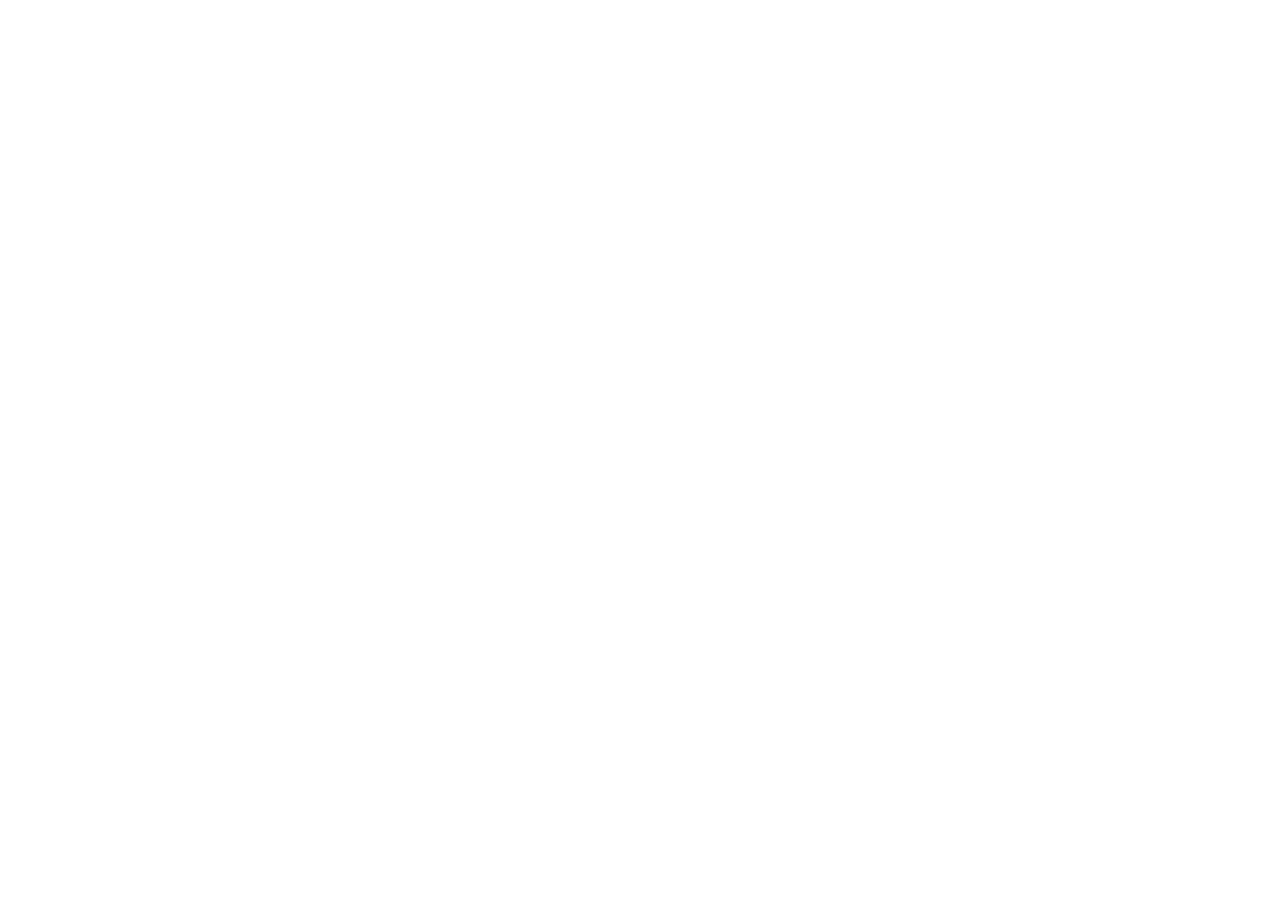
==== index.html @ 69cb0a18 "init project" ====
<!DOCTYPE html>
<html lang="en">
<head>
    <meta charset="UTF-8">
    <meta name="viewport" content="width=device-width, initial-scale=1.0">
    <title>Document</title>
</head>
<body>
    
</body>
</html>
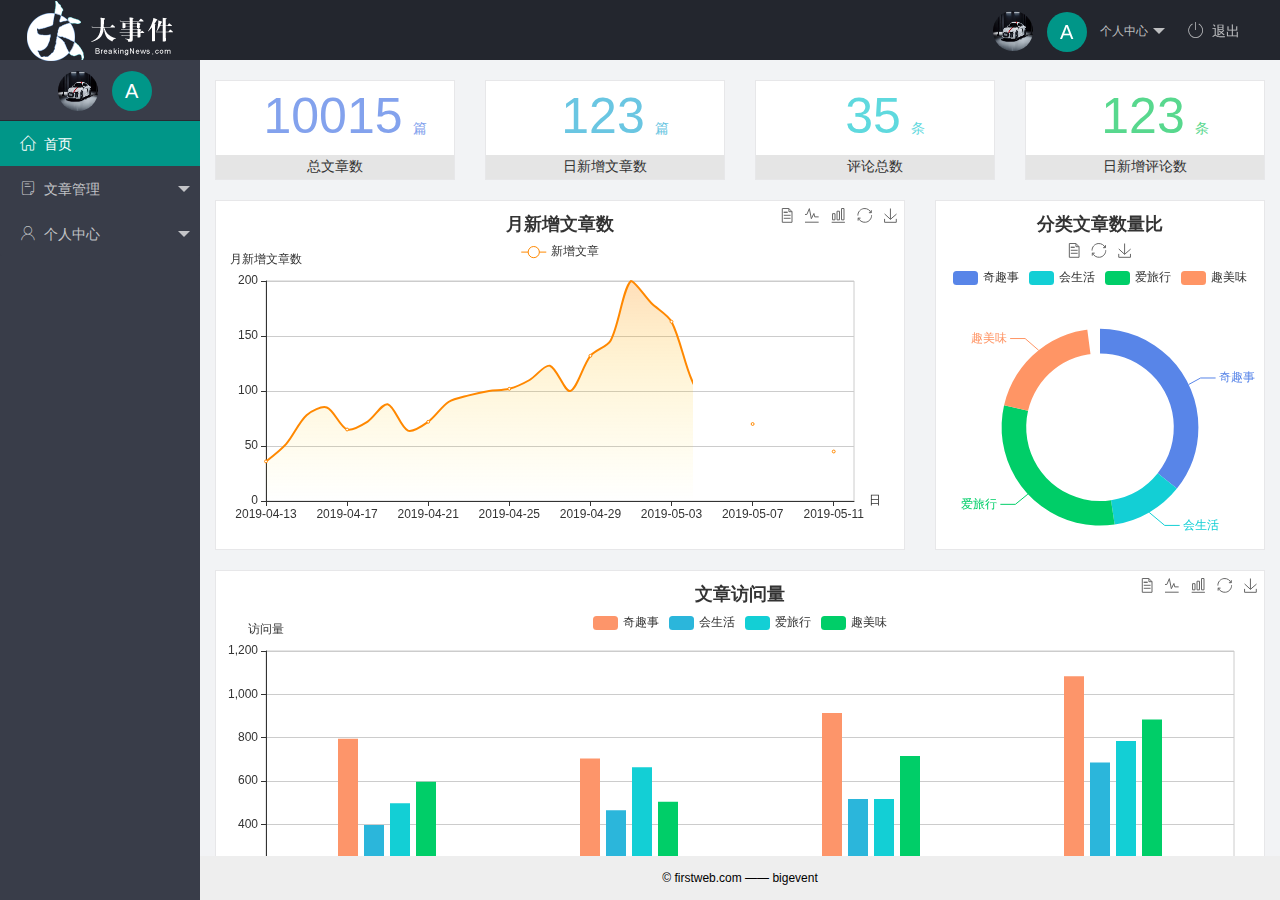
==== commit de85211b: "完成主页功能的开发" ====
--- a/index.html
+++ b/index.html
@@ -1,11 +1,123 @@
 <!DOCTYPE html>
 <html lang="en">
+
 <head>
     <meta charset="UTF-8">
     <meta name="viewport" content="width=device-width, initial-scale=1.0">
-    <title>Document</title>
+    <title>后台主页</title>
+    <!-- 导入layui样式 -->
+    <link rel="stylesheet" href="/assets/lib/layui/css/layui.css">
+    <!-- 导入自己的样式表 -->
+    <link rel="stylesheet" href="./assets/css/index.css">
+    <!-- 导入第三方图标库 -->
+    <link rel="stylesheet" href="./assets/fonts/iconfont.css">
 </head>
-<body>
-    
+
+<body class="layui-layout-body">
+    <div class="layui-layout layui-layout-admin">
+        <div class="layui-header">
+            <div class="layui-logo">
+                <img src="./assets/images/logo.png" alt="">
+            </div>
+            <!-- 头部区域（可配合layui已有的水平导航） -->
+            <!-- <ul class="layui-nav layui-layout-left"> -->
+            <!-- <li class="layui-nav-item"><a href="">控制台</a></li>
+                <li class="layui-nav-item"><a href="">商品管理</a></li>
+                <li class="layui-nav-item"><a href="">用户</a></li>
+                <li class="layui-nav-item">
+                    <a href="javascript:;">其它系统</a>
+                    <dl class="layui-nav-child">
+                        <dd><a href="">邮件管理</a></dd>
+                        <dd><a href="">消息管理</a></dd>
+                        <dd><a href="">授权管理</a></dd>
+                    </dl>
+                </li> -->
+            <!-- </ul> -->
+            <ul class="layui-nav layui-layout-right">
+                <li class="layui-nav-item">
+                    <a href="javascript:;" class="userinfo">
+                        <img src="./assets/images/c013ca5ceb395b6b370856899bb417a8.jpg" class="layui-nav-img">
+                        <!-- avater:头像 -->
+                        <span class="text-avater">A</span>
+                        个人中心
+                    </a>
+                    <!-- 下拉菜单 -->
+                    <dl class="layui-nav-child">
+                        <dd><a href="">基本资料</a></dd>
+                        <dd><a href="">安全设置</a></dd>
+                        <dd><a href="">重置密码</a></dd>
+                    </dl>
+                </li>
+                <!-- 阻止跳转行为 -->
+                <li class="layui-nav-item"><a href="javascript:void(0);" id="btnLogout"><span class="iconfont icon-tuichu"></span>退出</a></li>
+            </ul>
+        </div>
+
+        <div class="layui-side layui-bg-black">
+            <div class="layui-side-scroll">
+                <!-- 左侧导航区域（可配合layui已有的垂直导航） -->
+                <!-- 复制上面的导航栏的个人中心之后，此处的a链接放进导航栏里面之后，用div，主要是涉及到划分区域 -->
+                <div class="userinfo">
+                    <img src="./assets/images/c013ca5ceb395b6b370856899bb417a8.jpg" class="layui-nav-img">
+                    <span class="text-avater">A</span>
+                    <span id="welcome"></span>
+                </div>
+                <!-- 在左侧导航栏中最大的盒子，也就是ul中添加lay-shrink='all':展开其中的子菜单隐藏其它的子菜单 -->
+                <ul class="layui-nav layui-nav-tree" lay-shrink="all">
+                    <!-- layui-nav-itemed：默认展开列表 -->
+                    <li class="layui-nav-item layui-this">
+                        <a class="" href="/home/dashboard.html" target='fm'><span class="iconfont icon-home"></span>首页</a>
+                    </li>
+                    <li class="layui-nav-item">
+                        <a href="javascript:;"><span class="iconfont icon-16"></span>文章管理</a>
+                        <dl class="layui-nav-child">
+                            <dd><a href="javascript:;"><i class="layui-icon layui-icon-app"></i>文章类别</a></dd>
+                            <dd><a href="javascript:;"><i class="layui-icon layui-icon-app"></i>文章列表</a></dd>
+                            <dd><a href="javascript:;"><i class="layui-icon layui-icon-app">this</i>发布文章</a></dd>
+                        </dl>
+                    </li>
+                    <li class="layui-nav-item">
+                        <a href="javascript:;"><span class="iconfont icon-user
+                            "></span>个人中心</a>
+                        <dl class="layui-nav-child">
+                            <dd><a href="javascript:;"><i class="layui-icon layui-icon-app"></i>基本资料</a></dd>
+                            <dd><a href="javascript:;"><i class="layui-icon layui-icon-app"></i>更换头像</a></dd>
+                            <dd><a href="javascript:;"><i class="layui-icon layui-icon-app"></i>重置密码</a></dd>
+                        </dl>
+                    </li>
+                    <!-- <li class="layui-nav-item"><a href="">发布商品</a></li> -->
+                </ul>
+            </div>
+        </div>
+
+        <div class="layui-body">
+            <!-- 内容主体区域 -->
+            <!-- <div style="padding: 15px;">内容主体区域</div> -->
+            <!-- 1.问题：先链接到第一个页面，进入后台页面直接显示第一个页面 -->
+            <iframe name="fm" src="/home/dashboard.html" frameborder="0" ></iframe>
+        </div>
+
+        <div class="layui-footer">
+            <!-- 底部固定区域 -->
+            © firstweb.com —— bigevent
+        </div>
+    </div>
+    <!-- 导入layui的JS文件 -->
+    <script src="./assets/lib/layui/layui.all.js"></script>
+    <!-- 导入jquery文件 -->
+    <script src="./assets/lib/jquery.js"></script>
+     <!-- 请求之前，导入baseAPI.js文件，获取根路径，往后的请求直接写目录，方便后期维护 -->
+     <script src="./assets/js/baseAPI.js"></script>
+    <!-- 导入自己的js文件 -->
+    <script src="./assets/js/index.js"></script>
+    <!-- <script src="../src/layui.js"></script>
+    <script>
+        //JavaScript代码区域
+        layui.use('element', function () {
+            var element = layui.element;
+
+        });
+    </script> -->
 </body>
+
 </html>--- a/assets/lib/layui/css/layui.css
+++ b/assets/lib/layui/css/layui.css
@@ -0,0 +1,2 @@
+/** layui-v2.5.5 MIT License By https://www.layui.com */
+ .layui-inline,img{display:inline-block;vertical-align:middle}h1,h2,h3,h4,h5,h6{font-weight:400}.layui-edge,.layui-header,.layui-inline,.layui-main{position:relative}.layui-body,.layui-edge,.layui-elip{overflow:hidden}.layui-btn,.layui-edge,.layui-inline,img{vertical-align:middle}.layui-btn,.layui-disabled,.layui-icon,.layui-unselect{-moz-user-select:none;-webkit-user-select:none;-ms-user-select:none}.layui-elip,.layui-form-checkbox span,.layui-form-pane .layui-form-label{text-overflow:ellipsis;white-space:nowrap}.layui-breadcrumb,.layui-tree-btnGroup{visibility:hidden}blockquote,body,button,dd,div,dl,dt,form,h1,h2,h3,h4,h5,h6,input,li,ol,p,pre,td,textarea,th,ul{margin:0;padding:0;-webkit-tap-highlight-color:rgba(0,0,0,0)}a:active,a:hover{outline:0}img{border:none}li{list-style:none}table{border-collapse:collapse;border-spacing:0}h4,h5,h6{font-size:100%}button,input,optgroup,option,select,textarea{font-family:inherit;font-size:inherit;font-style:inherit;font-weight:inherit;outline:0}pre{white-space:pre-wrap;white-space:-moz-pre-wrap;white-space:-pre-wrap;white-space:-o-pre-wrap;word-wrap:break-word}body{line-height:24px;font:14px Helvetica Neue,Helvetica,PingFang SC,Tahoma,Arial,sans-serif}hr{height:1px;margin:10px 0;border:0;clear:both}a{color:#333;text-decoration:none}a:hover{color:#777}a cite{font-style:normal;*cursor:pointer}.layui-border-box,.layui-border-box *{box-sizing:border-box}.layui-box,.layui-box *{box-sizing:content-box}.layui-clear{clear:both;*zoom:1}.layui-clear:after{content:'\20';clear:both;*zoom:1;display:block;height:0}.layui-inline{*display:inline;*zoom:1}.layui-edge{display:inline-block;width:0;height:0;border-width:6px;border-style:dashed;border-color:transparent}.layui-edge-top{top:-4px;border-bottom-color:#999;border-bottom-style:solid}.layui-edge-right{border-left-color:#999;border-left-style:solid}.layui-edge-bottom{top:2px;border-top-color:#999;border-top-style:solid}.layui-edge-left{border-right-color:#999;border-right-style:solid}.layui-disabled,.layui-disabled:hover{color:#d2d2d2!important;cursor:not-allowed!important}.layui-circle{border-radius:100%}.layui-show{display:block!important}.layui-hide{display:none!important}@font-face{font-family:layui-icon;src:url(../font/iconfont.eot?v=250);src:url(../font/iconfont.eot?v=250#iefix) format('embedded-opentype'),url(../font/iconfont.woff2?v=250) format('woff2'),url(../font/iconfont.woff?v=250) format('woff'),url(../font/iconfont.ttf?v=250) format('truetype'),url(../font/iconfont.svg?v=250#layui-icon) format('svg')}.layui-icon{font-family:layui-icon!important;font-size:16px;font-style:normal;-webkit-font-smoothing:antialiased;-moz-osx-font-smoothing:grayscale}.layui-icon-reply-fill:before{content:"\e611"}.layui-icon-set-fill:before{content:"\e614"}.layui-icon-menu-fill:before{content:"\e60f"}.layui-icon-search:before{content:"\e615"}.layui-icon-share:before{content:"\e641"}.layui-icon-set-sm:before{content:"\e620"}.layui-icon-engine:before{content:"\e628"}.layui-icon-close:before{content:"\1006"}.layui-icon-close-fill:before{content:"\1007"}.layui-icon-chart-screen:before{content:"\e629"}.layui-icon-star:before{content:"\e600"}.layui-icon-circle-dot:before{content:"\e617"}.layui-icon-chat:before{content:"\e606"}.layui-icon-release:before{content:"\e609"}.layui-icon-list:before{content:"\e60a"}.layui-icon-chart:before{content:"\e62c"}.layui-icon-ok-circle:before{content:"\1005"}.layui-icon-layim-theme:before{content:"\e61b"}.layui-icon-table:before{content:"\e62d"}.layui-icon-right:before{content:"\e602"}.layui-icon-left:before{content:"\e603"}.layui-icon-cart-simple:before{content:"\e698"}.layui-icon-face-cry:before{content:"\e69c"}.layui-icon-face-smile:before{content:"\e6af"}.layui-icon-survey:before{content:"\e6b2"}.layui-icon-tree:before{content:"\e62e"}.layui-icon-upload-circle:before{content:"\e62f"}.layui-icon-add-circle:before{content:"\e61f"}.layui-icon-download-circle:before{content:"\e601"}.layui-icon-templeate-1:before{content:"\e630"}.layui-icon-util:before{content:"\e631"}.layui-icon-face-surprised:before{content:"\e664"}.layui-icon-edit:before{content:"\e642"}.layui-icon-speaker:before{content:"\e645"}.layui-icon-down:before{content:"\e61a"}.layui-icon-file:before{content:"\e621"}.layui-icon-layouts:before{content:"\e632"}.layui-icon-rate-half:before{content:"\e6c9"}.layui-icon-add-circle-fine:before{content:"\e608"}.layui-icon-prev-circle:before{content:"\e633"}.layui-icon-read:before{content:"\e705"}.layui-icon-404:before{content:"\e61c"}.layui-icon-carousel:before{content:"\e634"}.layui-icon-help:before{content:"\e607"}.layui-icon-code-circle:before{content:"\e635"}.layui-icon-water:before{content:"\e636"}.layui-icon-username:before{content:"\e66f"}.layui-icon-find-fill:before{content:"\e670"}.layui-icon-about:before{content:"\e60b"}.layui-icon-location:before{content:"\e715"}.layui-icon-up:before{content:"\e619"}.layui-icon-pause:before{content:"\e651"}.layui-icon-date:before{content:"\e637"}.layui-icon-layim-uploadfile:before{content:"\e61d"}.layui-icon-delete:before{content:"\e640"}.layui-icon-play:before{content:"\e652"}.layui-icon-top:before{content:"\e604"}.layui-icon-friends:before{content:"\e612"}.layui-icon-refresh-3:before{content:"\e9aa"}.layui-icon-ok:before{content:"\e605"}.layui-icon-layer:before{content:"\e638"}.layui-icon-face-smile-fine:before{content:"\e60c"}.layui-icon-dollar:before{content:"\e659"}.layui-icon-group:before{content:"\e613"}.layui-icon-layim-download:before{content:"\e61e"}.layui-icon-picture-fine:before{content:"\e60d"}.layui-icon-link:before{content:"\e64c"}.layui-icon-diamond:before{content:"\e735"}.layui-icon-log:before{content:"\e60e"}.layui-icon-rate-solid:before{content:"\e67a"}.layui-icon-fonts-del:before{content:"\e64f"}.layui-icon-unlink:before{content:"\e64d"}.layui-icon-fonts-clear:before{content:"\e639"}.layui-icon-triangle-r:before{content:"\e623"}.layui-icon-circle:before{content:"\e63f"}.layui-icon-radio:before{content:"\e643"}.layui-icon-align-center:before{content:"\e647"}.layui-icon-align-right:before{content:"\e648"}.layui-icon-align-left:before{content:"\e649"}.layui-icon-loading-1:before{content:"\e63e"}.layui-icon-return:before{content:"\e65c"}.layui-icon-fonts-strong:before{content:"\e62b"}.layui-icon-upload:before{content:"\e67c"}.layui-icon-dialogue:before{content:"\e63a"}.layui-icon-video:before{content:"\e6ed"}.layui-icon-headset:before{content:"\e6fc"}.layui-icon-cellphone-fine:before{content:"\e63b"}.layui-icon-add-1:before{content:"\e654"}.layui-icon-face-smile-b:before{content:"\e650"}.layui-icon-fonts-html:before{content:"\e64b"}.layui-icon-form:before{content:"\e63c"}.layui-icon-cart:before{content:"\e657"}.layui-icon-camera-fill:before{content:"\e65d"}.layui-icon-tabs:before{content:"\e62a"}.layui-icon-fonts-code:before{content:"\e64e"}.layui-icon-fire:before{content:"\e756"}.layui-icon-set:before{content:"\e716"}.layui-icon-fonts-u:before{content:"\e646"}.layui-icon-triangle-d:before{content:"\e625"}.layui-icon-tips:before{content:"\e702"}.layui-icon-picture:before{content:"\e64a"}.layui-icon-more-vertical:before{content:"\e671"}.layui-icon-flag:before{content:"\e66c"}.layui-icon-loading:before{content:"\e63d"}.layui-icon-fonts-i:before{content:"\e644"}.layui-icon-refresh-1:before{content:"\e666"}.layui-icon-rmb:before{content:"\e65e"}.layui-icon-home:before{content:"\e68e"}.layui-icon-user:before{content:"\e770"}.layui-icon-notice:before{content:"\e667"}.layui-icon-login-weibo:before{content:"\e675"}.layui-icon-voice:before{content:"\e688"}.layui-icon-upload-drag:before{content:"\e681"}.layui-icon-login-qq:before{content:"\e676"}.layui-icon-snowflake:before{content:"\e6b1"}.layui-icon-file-b:before{content:"\e655"}.layui-icon-template:before{content:"\e663"}.layui-icon-auz:before{content:"\e672"}.layui-icon-console:before{content:"\e665"}.layui-icon-app:before{content:"\e653"}.layui-icon-prev:before{content:"\e65a"}.layui-icon-website:before{content:"\e7ae"}.layui-icon-next:before{content:"\e65b"}.layui-icon-component:before{content:"\e857"}.layui-icon-more:before{content:"\e65f"}.layui-icon-login-wechat:before{content:"\e677"}.layui-icon-shrink-right:before{content:"\e668"}.layui-icon-spread-left:before{content:"\e66b"}.layui-icon-camera:before{content:"\e660"}.layui-icon-note:before{content:"\e66e"}.layui-icon-refresh:before{content:"\e669"}.layui-icon-female:before{content:"\e661"}.layui-icon-male:before{content:"\e662"}.layui-icon-password:before{content:"\e673"}.layui-icon-senior:before{content:"\e674"}.layui-icon-theme:before{content:"\e66a"}.layui-icon-tread:before{content:"\e6c5"}.layui-icon-praise:before{content:"\e6c6"}.layui-icon-star-fill:before{content:"\e658"}.layui-icon-rate:before{content:"\e67b"}.layui-icon-template-1:before{content:"\e656"}.layui-icon-vercode:before{content:"\e679"}.layui-icon-cellphone:before{content:"\e678"}.layui-icon-screen-full:before{content:"\e622"}.layui-icon-screen-restore:before{content:"\e758"}.layui-icon-cols:before{content:"\e610"}.layui-icon-export:before{content:"\e67d"}.layui-icon-print:before{content:"\e66d"}.layui-icon-slider:before{content:"\e714"}.layui-icon-addition:before{content:"\e624"}.layui-icon-subtraction:before{content:"\e67e"}.layui-icon-service:before{content:"\e626"}.layui-icon-transfer:before{content:"\e691"}.layui-main{width:1140px;margin:0 auto}.layui-header{z-index:1000;height:60px}.layui-header a:hover{transition:all .5s;-webkit-transition:all .5s}.layui-side{position:fixed;left:0;top:0;bottom:0;z-index:999;width:200px;overflow-x:hidden}.layui-side-scroll{position:relative;width:220px;height:100%;overflow-x:hidden}.layui-body{position:absolute;left:200px;right:0;top:0;bottom:0;z-index:998;width:auto;overflow-y:auto;box-sizing:border-box}.layui-layout-body{overflow:hidden}.layui-layout-admin .layui-header{background-color:#23262E}.layui-layout-admin .layui-side{top:60px;width:200px;overflow-x:hidden}.layui-layout-admin .layui-body{position:fixed;top:60px;bottom:44px}.layui-layout-admin .layui-main{width:auto;margin:0 15px}.layui-layout-admin .layui-footer{position:fixed;left:200px;right:0;bottom:0;height:44px;line-height:44px;padding:0 15px;background-color:#eee}.layui-layout-admin .layui-logo{position:absolute;left:0;top:0;width:200px;height:100%;line-height:60px;text-align:center;color:#009688;font-size:16px}.layui-layout-admin .layui-header .layui-nav{background:0 0}.layui-layout-left{position:absolute!important;left:200px;top:0}.layui-layout-right{position:absolute!important;right:0;top:0}.layui-container{position:relative;margin:0 auto;padding:0 15px;box-sizing:border-box}.layui-fluid{position:relative;margin:0 auto;padding:0 15px}.layui-row:after,.layui-row:before{content:'';display:block;clear:both}.layui-col-lg1,.layui-col-lg10,.layui-col-lg11,.layui-col-lg12,.layui-col-lg2,.layui-col-lg3,.layui-col-lg4,.layui-col-lg5,.layui-col-lg6,.layui-col-lg7,.layui-col-lg8,.layui-col-lg9,.layui-col-md1,.layui-col-md10,.layui-col-md11,.layui-col-md12,.layui-col-md2,.layui-col-md3,.layui-col-md4,.layui-col-md5,.layui-col-md6,.layui-col-md7,.layui-col-md8,.layui-col-md9,.layui-col-sm1,.layui-col-sm10,.layui-col-sm11,.layui-col-sm12,.layui-col-sm2,.layui-col-sm3,.layui-col-sm4,.layui-col-sm5,.layui-col-sm6,.layui-col-sm7,.layui-col-sm8,.layui-col-sm9,.layui-col-xs1,.layui-col-xs10,.layui-col-xs11,.layui-col-xs12,.layui-col-xs2,.layui-col-xs3,.layui-col-xs4,.layui-col-xs5,.layui-col-xs6,.layui-col-xs7,.layui-col-xs8,.layui-col-xs9{position:relative;display:block;box-sizing:border-box}.layui-col-xs1,.layui-col-xs10,.layui-col-xs11,.layui-col-xs12,.layui-col-xs2,.layui-col-xs3,.layui-col-xs4,.layui-col-xs5,.layui-col-xs6,.layui-col-xs7,.layui-col-xs8,.layui-col-xs9{float:left}.layui-col-xs1{width:8.33333333%}.layui-col-xs2{width:16.66666667%}.layui-col-xs3{width:25%}.layui-col-xs4{width:33.33333333%}.layui-col-xs5{width:41.66666667%}.layui-col-xs6{width:50%}.layui-col-xs7{width:58.33333333%}.layui-col-xs8{width:66.66666667%}.layui-col-xs9{width:75%}.layui-col-xs10{width:83.33333333%}.layui-col-xs11{width:91.66666667%}.layui-col-xs12{width:100%}.layui-col-xs-offset1{margin-left:8.33333333%}.layui-col-xs-offset2{margin-left:16.66666667%}.layui-col-xs-offset3{margin-left:25%}.layui-col-xs-offset4{margin-left:33.33333333%}.layui-col-xs-offset5{margin-left:41.66666667%}.layui-col-xs-offset6{margin-left:50%}.layui-col-xs-offset7{margin-left:58.33333333%}.layui-col-xs-offset8{margin-left:66.66666667%}.layui-col-xs-offset9{margin-left:75%}.layui-col-xs-offset10{margin-left:83.33333333%}.layui-col-xs-offset11{margin-left:91.66666667%}.layui-col-xs-offset12{margin-left:100%}@media screen and (max-width:768px){.layui-hide-xs{display:none!important}.layui-show-xs-block{display:block!important}.layui-show-xs-inline{display:inline!important}.layui-show-xs-inline-block{display:inline-block!important}}@media screen and (min-width:768px){.layui-container{width:750px}.layui-hide-sm{display:none!important}.layui-show-sm-block{display:block!important}.layui-show-sm-inline{display:inline!important}.layui-show-sm-inline-block{display:inline-block!important}.layui-col-sm1,.layui-col-sm10,.layui-col-sm11,.layui-col-sm12,.layui-col-sm2,.layui-col-sm3,.layui-col-sm4,.layui-col-sm5,.layui-col-sm6,.layui-col-sm7,.layui-col-sm8,.layui-col-sm9{float:left}.layui-col-sm1{width:8.33333333%}.layui-col-sm2{width:16.66666667%}.layui-col-sm3{width:25%}.layui-col-sm4{width:33.33333333%}.layui-col-sm5{width:41.66666667%}.layui-col-sm6{width:50%}.layui-col-sm7{width:58.33333333%}.layui-col-sm8{width:66.66666667%}.layui-col-sm9{width:75%}.layui-col-sm10{width:83.33333333%}.layui-col-sm11{width:91.66666667%}.layui-col-sm12{width:100%}.layui-col-sm-offset1{margin-left:8.33333333%}.layui-col-sm-offset2{margin-left:16.66666667%}.layui-col-sm-offset3{margin-left:25%}.layui-col-sm-offset4{margin-left:33.33333333%}.layui-col-sm-offset5{margin-left:41.66666667%}.layui-col-sm-offset6{margin-left:50%}.layui-col-sm-offset7{margin-left:58.33333333%}.layui-col-sm-offset8{margin-left:66.66666667%}.layui-col-sm-offset9{margin-left:75%}.layui-col-sm-offset10{margin-left:83.33333333%}.layui-col-sm-offset11{margin-left:91.66666667%}.layui-col-sm-offset12{margin-left:100%}}@media screen and (min-width:992px){.layui-container{width:970px}.layui-hide-md{display:none!important}.layui-show-md-block{display:block!important}.layui-show-md-inline{display:inline!important}.layui-show-md-inline-block{display:inline-block!important}.layui-col-md1,.layui-col-md10,.layui-col-md11,.layui-col-md12,.layui-col-md2,.layui-col-md3,.layui-col-md4,.layui-col-md5,.layui-col-md6,.layui-col-md7,.layui-col-md8,.layui-col-md9{float:left}.layui-col-md1{width:8.33333333%}.layui-col-md2{width:16.66666667%}.layui-col-md3{width:25%}.layui-col-md4{width:33.33333333%}.layui-col-md5{width:41.66666667%}.layui-col-md6{width:50%}.layui-col-md7{width:58.33333333%}.layui-col-md8{width:66.66666667%}.layui-col-md9{width:75%}.layui-col-md10{width:83.33333333%}.layui-col-md11{width:91.66666667%}.layui-col-md12{width:100%}.layui-col-md-offset1{margin-left:8.33333333%}.layui-col-md-offset2{margin-left:16.66666667%}.layui-col-md-offset3{margin-left:25%}.layui-col-md-offset4{margin-left:33.33333333%}.layui-col-md-offset5{margin-left:41.66666667%}.layui-col-md-offset6{margin-left:50%}.layui-col-md-offset7{margin-left:58.33333333%}.layui-col-md-offset8{margin-left:66.66666667%}.layui-col-md-offset9{margin-left:75%}.layui-col-md-offset10{margin-left:83.33333333%}.layui-col-md-offset11{margin-left:91.66666667%}.layui-col-md-offset12{margin-left:100%}}@media screen and (min-width:1200px){.layui-container{width:1170px}.layui-hide-lg{display:none!important}.layui-show-lg-block{display:block!important}.layui-show-lg-inline{display:inline!important}.layui-show-lg-inline-block{display:inline-block!important}.layui-col-lg1,.layui-col-lg10,.layui-col-lg11,.layui-col-lg12,.layui-col-lg2,.layui-col-lg3,.layui-col-lg4,.layui-col-lg5,.layui-col-lg6,.layui-col-lg7,.layui-col-lg8,.layui-col-lg9{float:left}.layui-col-lg1{width:8.33333333%}.layui-col-lg2{width:16.66666667%}.layui-col-lg3{width:25%}.layui-col-lg4{width:33.33333333%}.layui-col-lg5{width:41.66666667%}.layui-col-lg6{width:50%}.layui-col-lg7{width:58.33333333%}.layui-col-lg8{width:66.66666667%}.layui-col-lg9{width:75%}.layui-col-lg10{width:83.33333333%}.layui-col-lg11{width:91.66666667%}.layui-col-lg12{width:100%}.layui-col-lg-offset1{margin-left:8.33333333%}.layui-col-lg-offset2{margin-left:16.66666667%}.layui-col-lg-offset3{margin-left:25%}.layui-col-lg-offset4{margin-left:33.33333333%}.layui-col-lg-offset5{margin-left:41.66666667%}.layui-col-lg-offset6{margin-left:50%}.layui-col-lg-offset7{margin-left:58.33333333%}.layui-col-lg-offset8{margin-left:66.66666667%}.layui-col-lg-offset9{margin-left:75%}.layui-col-lg-offset10{margin-left:83.33333333%}.layui-col-lg-offset11{margin-left:91.66666667%}.layui-col-lg-offset12{margin-left:100%}}.layui-col-space1{margin:-.5px}.layui-col-space1>*{padding:.5px}.layui-col-space3{margin:-1.5px}.layui-col-space3>*{padding:1.5px}.layui-col-space5{margin:-2.5px}.layui-col-space5>*{padding:2.5px}.layui-col-space8{margin:-3.5px}.layui-col-space8>*{padding:3.5px}.layui-col-space10{margin:-5px}.layui-col-space10>*{padding:5px}.layui-col-space12{margin:-6px}.layui-col-space12>*{padding:6px}.layui-col-space15{margin:-7.5px}.layui-col-space15>*{padding:7.5px}.layui-col-space18{margin:-9px}.layui-col-space18>*{padding:9px}.layui-col-space20{margin:-10px}.layui-col-space20>*{padding:10px}.layui-col-space22{margin:-11px}.layui-col-space22>*{padding:11px}.layui-col-space25{margin:-12.5px}.layui-col-space25>*{padding:12.5px}.layui-col-space30{margin:-15px}.layui-col-space30>*{padding:15px}.layui-btn,.layui-input,.layui-select,.layui-textarea,.layui-upload-button{outline:0;-webkit-appearance:none;transition:all .3s;-webkit-transition:all .3s;box-sizing:border-box}.layui-elem-quote{margin-bottom:10px;padding:15px;line-height:22px;border-left:5px solid #009688;border-radius:0 2px 2px 0;background-color:#f2f2f2}.layui-quote-nm{border-style:solid;border-width:1px 1px 1px 5px;background:0 0}.layui-elem-field{margin-bottom:10px;padding:0;border-width:1px;border-style:solid}.layui-elem-field legend{margin-left:20px;padding:0 10px;font-size:20px;font-weight:300}.layui-field-title{margin:10px 0 20px;border-width:1px 0 0}.layui-field-box{padding:10px 15px}.layui-field-title .layui-field-box{padding:10px 0}.layui-progress{position:relative;height:6px;border-radius:20px;background-color:#e2e2e2}.layui-progress-bar{position:absolute;left:0;top:0;width:0;max-width:100%;height:6px;border-radius:20px;text-align:right;background-color:#5FB878;transition:all .3s;-webkit-transition:all .3s}.layui-progress-big,.layui-progress-big .layui-progress-bar{height:18px;line-height:18px}.layui-progress-text{position:relative;top:-20px;line-height:18px;font-size:12px;color:#666}.layui-progress-big .layui-progress-text{position:static;padding:0 10px;color:#fff}.layui-collapse{border-width:1px;border-style:solid;border-radius:2px}.layui-colla-content,.layui-colla-item{border-top-width:1px;border-top-style:solid}.layui-colla-item:first-child{border-top:none}.layui-colla-title{position:relative;height:42px;line-height:42px;padding:0 15px 0 35px;color:#333;background-color:#f2f2f2;cursor:pointer;font-size:14px;overflow:hidden}.layui-colla-content{display:none;padding:10px 15px;line-height:22px;color:#666}.layui-colla-icon{position:absolute;left:15px;top:0;font-size:14px}.layui-card{margin-bottom:15px;border-radius:2px;background-color:#fff;box-shadow:0 1px 2px 0 rgba(0,0,0,.05)}.layui-card:last-child{margin-bottom:0}.layui-card-header{position:relative;height:42px;line-height:42px;padding:0 15px;border-bottom:1px solid #f6f6f6;color:#333;border-radius:2px 2px 0 0;font-size:14px}.layui-bg-black,.layui-bg-blue,.layui-bg-cyan,.layui-bg-green,.layui-bg-orange,.layui-bg-red{color:#fff!important}.layui-card-body{position:relative;padding:10px 15px;line-height:24px}.layui-card-body[pad15]{padding:15px}.layui-card-body[pad20]{padding:20px}.layui-card-body .layui-table{margin:5px 0}.layui-card .layui-tab{margin:0}.layui-panel-window{position:relative;padding:15px;border-radius:0;border-top:5px solid #E6E6E6;background-color:#fff}.layui-auxiliar-moving{position:fixed;left:0;right:0;top:0;bottom:0;width:100%;height:100%;background:0 0;z-index:9999999999}.layui-form-label,.layui-form-mid,.layui-form-select,.layui-input-block,.layui-input-inline,.layui-textarea{position:relative}.layui-bg-red{background-color:#FF5722!important}.layui-bg-orange{background-color:#FFB800!important}.layui-bg-green{background-color:#009688!important}.layui-bg-cyan{background-color:#2F4056!important}.layui-bg-blue{background-color:#1E9FFF!important}.layui-bg-black{background-color:#393D49!important}.layui-bg-gray{background-color:#eee!important;color:#666!important}.layui-badge-rim,.layui-colla-content,.layui-colla-item,.layui-collapse,.layui-elem-field,.layui-form-pane .layui-form-item[pane],.layui-form-pane .layui-form-label,.layui-input,.layui-layedit,.layui-layedit-tool,.layui-quote-nm,.layui-select,.layui-tab-bar,.layui-tab-card,.layui-tab-title,.layui-tab-title .layui-this:after,.layui-textarea{border-color:#e6e6e6}.layui-timeline-item:before,hr{background-color:#e6e6e6}.layui-text{line-height:22px;font-size:14px;color:#666}.layui-text h1,.layui-text h2,.layui-text h3{font-weight:500;color:#333}.layui-text h1{font-size:30px}.layui-text h2{font-size:24px}.layui-text h3{font-size:18px}.layui-text a:not(.layui-btn){color:#01AAED}.layui-text a:not(.layui-btn):hover{text-decoration:underline}.layui-text ul{padding:5px 0 5px 15px}.layui-text ul li{margin-top:5px;list-style-type:disc}.layui-text em,.layui-word-aux{color:#999!important;padding:0 5px!important}.layui-btn{display:inline-block;height:38px;line-height:38px;padding:0 18px;background-color:#009688;color:#fff;white-space:nowrap;text-align:center;font-size:14px;border:none;border-radius:2px;cursor:pointer}.layui-btn:hover{opacity:.8;filter:alpha(opacity=80);color:#fff}.layui-btn:active{opacity:1;filter:alpha(opacity=100)}.layui-btn+.layui-btn{margin-left:10px}.layui-btn-container{font-size:0}.layui-btn-container .layui-btn{margin-right:10px;margin-bottom:10px}.layui-btn-container .layui-btn+.layui-btn{margin-left:0}.layui-table .layui-btn-container .layui-btn{margin-bottom:9px}.layui-btn-radius{border-radius:100px}.layui-btn .layui-icon{margin-right:3px;font-size:18px;vertical-align:bottom;vertical-align:middle\9}.layui-btn-primary{border:1px solid #C9C9C9;background-color:#fff;color:#555}.layui-btn-primary:hover{border-color:#009688;color:#333}.layui-btn-normal{background-color:#1E9FFF}.layui-btn-warm{background-color:#FFB800}.layui-btn-danger{background-color:#FF5722}.layui-btn-checked{background-color:#5FB878}.layui-btn-disabled,.layui-btn-disabled:active,.layui-btn-disabled:hover{border:1px solid #e6e6e6;background-color:#FBFBFB;color:#C9C9C9;cursor:not-allowed;opacity:1}.layui-btn-lg{height:44px;line-height:44px;padding:0 25px;font-size:16px}.layui-btn-sm{height:30px;line-height:30px;padding:0 10px;font-size:12px}.layui-btn-sm i{font-size:16px!important}.layui-btn-xs{height:22px;line-height:22px;padding:0 5px;font-size:12px}.layui-btn-xs i{font-size:14px!important}.layui-btn-group{display:inline-block;vertical-align:middle;font-size:0}.layui-btn-group .layui-btn{margin-left:0!important;margin-right:0!important;border-left:1px solid rgba(255,255,255,.5);border-radius:0}.layui-btn-group .layui-btn-primary{border-left:none}.layui-btn-group .layui-btn-primary:hover{border-color:#C9C9C9;color:#009688}.layui-btn-group .layui-btn:first-child{border-left:none;border-radius:2px 0 0 2px}.layui-btn-group .layui-btn-primary:first-child{border-left:1px solid #c9c9c9}.layui-btn-group .layui-btn:last-child{border-radius:0 2px 2px 0}.layui-btn-group .layui-btn+.layui-btn{margin-left:0}.layui-btn-group+.layui-btn-group{margin-left:10px}.layui-btn-fluid{width:100%}.layui-input,.layui-select,.layui-textarea{height:38px;line-height:1.3;line-height:38px\9;border-width:1px;border-style:solid;background-color:#fff;border-radius:2px}.layui-input::-webkit-input-placeholder,.layui-select::-webkit-input-placeholder,.layui-textarea::-webkit-input-placeholder{line-height:1.3}.layui-input,.layui-textarea{display:block;width:100%;padding-left:10px}.layui-input:hover,.layui-textarea:hover{border-color:#D2D2D2!important}.layui-input:focus,.layui-textarea:focus{border-color:#C9C9C9!important}.layui-textarea{min-height:100px;height:auto;line-height:20px;padding:6px 10px;resize:vertical}.layui-select{padding:0 10px}.layui-form input[type=checkbox],.layui-form input[type=radio],.layui-form select{display:none}.layui-form [lay-ignore]{display:initial}.layui-form-item{margin-bottom:15px;clear:both;*zoom:1}.layui-form-item:after{content:'\20';clear:both;*zoom:1;display:block;height:0}.layui-form-label{float:left;display:block;padding:9px 15px;width:80px;font-weight:400;line-height:20px;text-align:right}.layui-form-label-col{display:block;float:none;padding:9px 0;line-height:20px;text-align:left}.layui-form-item .layui-inline{margin-bottom:5px;margin-right:10px}.layui-input-block{margin-left:110px;min-height:36px}.layui-input-inline{display:inline-block;vertical-align:middle}.layui-form-item .layui-input-inline{float:left;width:190px;margin-right:10px}.layui-form-text .layui-input-inline{width:auto}.layui-form-mid{float:left;display:block;padding:9px 0!important;line-height:20px;margin-right:10px}.layui-form-danger+.layui-form-select .layui-input,.layui-form-danger:focus{border-color:#FF5722!important}.layui-form-select .layui-input{padding-right:30px;cursor:pointer}.layui-form-select .layui-edge{position:absolute;right:10px;top:50%;margin-top:-3px;cursor:pointer;border-width:6px;border-top-color:#c2c2c2;border-top-style:solid;transition:all .3s;-webkit-transition:all .3s}.layui-form-select dl{display:none;position:absolute;left:0;top:42px;padding:5px 0;z-index:899;min-width:100%;border:1px solid #d2d2d2;max-height:300px;overflow-y:auto;background-color:#fff;border-radius:2px;box-shadow:0 2px 4px rgba(0,0,0,.12);box-sizing:border-box}.layui-form-select dl dd,.layui-form-select dl dt{padding:0 10px;line-height:36px;white-space:nowrap;overflow:hidden;text-overflow:ellipsis}.layui-form-select dl dt{font-size:12px;color:#999}.layui-form-select dl dd{cursor:pointer}.layui-form-select dl dd:hover{background-color:#f2f2f2;-webkit-transition:.5s all;transition:.5s all}.layui-form-select .layui-select-group dd{padding-left:20px}.layui-form-select dl dd.layui-select-tips{padding-left:10px!important;color:#999}.layui-form-select dl dd.layui-this{background-color:#5FB878;color:#fff}.layui-form-checkbox,.layui-form-select dl dd.layui-disabled{background-color:#fff}.layui-form-selected dl{display:block}.layui-form-checkbox,.layui-form-checkbox *,.layui-form-switch{display:inline-block;vertical-align:middle}.layui-form-selected .layui-edge{margin-top:-9px;-webkit-transform:rotate(180deg);transform:rotate(180deg);margin-top:-3px\9}:root .layui-form-selected .layui-edge{margin-top:-9px\0/IE9}.layui-form-selectup dl{top:auto;bottom:42px}.layui-select-none{margin:5px 0;text-align:center;color:#999}.layui-select-disabled .layui-disabled{border-color:#eee!important}.layui-select-disabled .layui-edge{border-top-color:#d2d2d2}.layui-form-checkbox{position:relative;height:30px;line-height:30px;margin-right:10px;padding-right:30px;cursor:pointer;font-size:0;-webkit-transition:.1s linear;transition:.1s linear;box-sizing:border-box}.layui-form-checkbox span{padding:0 10px;height:100%;font-size:14px;border-radius:2px 0 0 2px;background-color:#d2d2d2;color:#fff;overflow:hidden}.layui-form-checkbox:hover span{background-color:#c2c2c2}.layui-form-checkbox i{position:absolute;right:0;top:0;width:30px;height:28px;border:1px solid #d2d2d2;border-left:none;border-radius:0 2px 2px 0;color:#fff;font-size:20px;text-align:center}.layui-form-checkbox:hover i{border-color:#c2c2c2;color:#c2c2c2}.layui-form-checked,.layui-form-checked:hover{border-color:#5FB878}.layui-form-checked span,.layui-form-checked:hover span{background-color:#5FB878}.layui-form-checked i,.layui-form-checked:hover i{color:#5FB878}.layui-form-item .layui-form-checkbox{margin-top:4px}.layui-form-checkbox[lay-skin=primary]{height:auto!important;line-height:normal!important;min-width:18px;min-height:18px;border:none!important;margin-right:0;padding-left:28px;padding-right:0;background:0 0}.layui-form-checkbox[lay-skin=primary] span{padding-left:0;padding-right:15px;line-height:18px;background:0 0;color:#666}.layui-form-checkbox[lay-skin=primary] i{right:auto;left:0;width:16px;height:16px;line-height:16px;border:1px solid #d2d2d2;font-size:12px;border-radius:2px;background-color:#fff;-webkit-transition:.1s linear;transition:.1s linear}.layui-form-checkbox[lay-skin=primary]:hover i{border-color:#5FB878;color:#fff}.layui-form-checked[lay-skin=primary] i{border-color:#5FB878!important;background-color:#5FB878;color:#fff}.layui-checkbox-disbaled[lay-skin=primary] span{background:0 0!important;color:#c2c2c2}.layui-checkbox-disbaled[lay-skin=primary]:hover i{border-color:#d2d2d2}.layui-form-item .layui-form-checkbox[lay-skin=primary]{margin-top:10px}.layui-form-switch{position:relative;height:22px;line-height:22px;min-width:35px;padding:0 5px;margin-top:8px;border:1px solid #d2d2d2;border-radius:20px;cursor:pointer;background-color:#fff;-webkit-transition:.1s linear;transition:.1s linear}.layui-form-switch i{position:absolute;left:5px;top:3px;width:16px;height:16px;border-radius:20px;background-color:#d2d2d2;-webkit-transition:.1s linear;transition:.1s linear}.layui-form-switch em{position:relative;top:0;width:25px;margin-left:21px;padding:0!important;text-align:center!important;color:#999!important;font-style:normal!important;font-size:12px}.layui-form-onswitch{border-color:#5FB878;background-color:#5FB878}.layui-checkbox-disbaled,.layui-checkbox-disbaled i{border-color:#e2e2e2!important}.layui-form-onswitch i{left:100%;margin-left:-21px;background-color:#fff}.layui-form-onswitch em{margin-left:5px;margin-right:21px;color:#fff!important}.layui-checkbox-disbaled span{background-color:#e2e2e2!important}.layui-checkbox-disbaled:hover i{color:#fff!important}[lay-radio]{display:none}.layui-form-radio,.layui-form-radio *{display:inline-block;vertical-align:middle}.layui-form-radio{line-height:28px;margin:6px 10px 0 0;padding-right:10px;cursor:pointer;font-size:0}.layui-form-radio *{font-size:14px}.layui-form-radio>i{margin-right:8px;font-size:22px;color:#c2c2c2}.layui-form-radio>i:hover,.layui-form-radioed>i{color:#5FB878}.layui-radio-disbaled>i{color:#e2e2e2!important}.layui-form-pane .layui-form-label{width:110px;padding:8px 15px;height:38px;line-height:20px;border-width:1px;border-style:solid;border-radius:2px 0 0 2px;text-align:center;background-color:#FBFBFB;overflow:hidden;box-sizing:border-box}.layui-form-pane .layui-input-inline{margin-left:-1px}.layui-form-pane .layui-input-block{margin-left:110px;left:-1px}.layui-form-pane .layui-input{border-radius:0 2px 2px 0}.layui-form-pane .layui-form-text .layui-form-label{float:none;width:100%;border-radius:2px;box-sizing:border-box;text-align:left}.layui-form-pane .layui-form-text .layui-input-inline{display:block;margin:0;top:-1px;clear:both}.layui-form-pane .layui-form-text .layui-input-block{margin:0;left:0;top:-1px}.layui-form-pane .layui-form-text .layui-textarea{min-height:100px;border-radius:0 0 2px 2px}.layui-form-pane .layui-form-checkbox{margin:4px 0 4px 10px}.layui-form-pane .layui-form-radio,.layui-form-pane .layui-form-switch{margin-top:6px;margin-left:10px}.layui-form-pane .layui-form-item[pane]{position:relative;border-width:1px;border-style:solid}.layui-form-pane .layui-form-item[pane] .layui-form-label{position:absolute;left:0;top:0;height:100%;border-width:0 1px 0 0}.layui-form-pane .layui-form-item[pane] .layui-input-inline{margin-left:110px}@media screen and (max-width:450px){.layui-form-item .layui-form-label{text-overflow:ellipsis;overflow:hidden;white-space:nowrap}.layui-form-item .layui-inline{display:block;margin-right:0;margin-bottom:20px;clear:both}.layui-form-item .layui-inline:after{content:'\20';clear:both;display:block;height:0}.layui-form-item .layui-input-inline{display:block;float:none;left:-3px;width:auto;margin:0 0 10px 112px}.layui-form-item .layui-input-inline+.layui-form-mid{margin-left:110px;top:-5px;padding:0}.layui-form-item .layui-form-checkbox{margin-right:5px;margin-bottom:5px}}.layui-layedit{border-width:1px;border-style:solid;border-radius:2px}.layui-layedit-tool{padding:3px 5px;border-bottom-width:1px;border-bottom-style:solid;font-size:0}.layedit-tool-fixed{position:fixed;top:0;border-top:1px solid #e2e2e2}.layui-layedit-tool .layedit-tool-mid,.layui-layedit-tool .layui-icon{display:inline-block;vertical-align:middle;text-align:center;font-size:14px}.layui-layedit-tool .layui-icon{position:relative;width:32px;height:30px;line-height:30px;margin:3px 5px;color:#777;cursor:pointer;border-radius:2px}.layui-layedit-tool .layui-icon:hover{color:#393D49}.layui-layedit-tool .layui-icon:active{color:#000}.layui-layedit-tool .layedit-tool-active{background-color:#e2e2e2;color:#000}.layui-layedit-tool .layui-disabled,.layui-layedit-tool .layui-disabled:hover{color:#d2d2d2;cursor:not-allowed}.layui-layedit-tool .layedit-tool-mid{width:1px;height:18px;margin:0 10px;background-color:#d2d2d2}.layedit-tool-html{width:50px!important;font-size:30px!important}.layedit-tool-b,.layedit-tool-code,.layedit-tool-help{font-size:16px!important}.layedit-tool-d,.layedit-tool-face,.layedit-tool-image,.layedit-tool-unlink{font-size:18px!important}.layedit-tool-image input{position:absolute;font-size:0;left:0;top:0;width:100%;height:100%;opacity:.01;filter:Alpha(opacity=1);cursor:pointer}.layui-layedit-iframe iframe{display:block;width:100%}#LAY_layedit_code{overflow:hidden}.layui-laypage{display:inline-block;*display:inline;*zoom:1;vertical-align:middle;margin:10px 0;font-size:0}.layui-laypage>a:first-child,.layui-laypage>a:first-child em{border-radius:2px 0 0 2px}.layui-laypage>a:last-child,.layui-laypage>a:last-child em{border-radius:0 2px 2px 0}.layui-laypage>:first-child{margin-left:0!important}.layui-laypage>:last-child{margin-right:0!important}.layui-laypage a,.layui-laypage button,.layui-laypage input,.layui-laypage select,.layui-laypage span{border:1px solid #e2e2e2}.layui-laypage a,.layui-laypage span{display:inline-block;*display:inline;*zoom:1;vertical-align:middle;padding:0 15px;height:28px;line-height:28px;margin:0 -1px 5px 0;background-color:#fff;color:#333;font-size:12px}.layui-flow-more a *,.layui-laypage input,.layui-table-view select[lay-ignore]{display:inline-block}.layui-laypage a:hover{color:#009688}.layui-laypage em{font-style:normal}.layui-laypage .layui-laypage-spr{color:#999;font-weight:700}.layui-laypage a{text-decoration:none}.layui-laypage .layui-laypage-curr{position:relative}.layui-laypage .layui-laypage-curr em{position:relative;color:#fff}.layui-laypage .layui-laypage-curr .layui-laypage-em{position:absolute;left:-1px;top:-1px;padding:1px;width:100%;height:100%;background-color:#009688}.layui-laypage-em{border-radius:2px}.layui-laypage-next em,.layui-laypage-prev em{font-family:Sim sun;font-size:16px}.layui-laypage .layui-laypage-count,.layui-laypage .layui-laypage-limits,.layui-laypage .layui-laypage-refresh,.layui-laypage .layui-laypage-skip{margin-left:10px;margin-right:10px;padding:0;border:none}.layui-laypage .layui-laypage-limits,.layui-laypage .layui-laypage-refresh{vertical-align:top}.layui-laypage .layui-laypage-refresh i{font-size:18px;cursor:pointer}.layui-laypage select{height:22px;padding:3px;border-radius:2px;cursor:pointer}.layui-laypage .layui-laypage-skip{height:30px;line-height:30px;color:#999}.layui-laypage button,.layui-laypage input{height:30px;line-height:30px;border-radius:2px;vertical-align:top;background-color:#fff;box-sizing:border-box}.layui-laypage input{width:40px;margin:0 10px;padding:0 3px;text-align:center}.layui-laypage input:focus,.layui-laypage select:focus{border-color:#009688!important}.layui-laypage button{margin-left:10px;padding:0 10px;cursor:pointer}.layui-table,.layui-table-view{margin:10px 0}.layui-flow-more{margin:10px 0;text-align:center;color:#999;font-size:14px}.layui-flow-more a{height:32px;line-height:32px}.layui-flow-more a *{vertical-align:top}.layui-flow-more a cite{padding:0 20px;border-radius:3px;background-color:#eee;color:#333;font-style:normal}.layui-flow-more a cite:hover{opacity:.8}.layui-flow-more a i{font-size:30px;color:#737383}.layui-table{width:100%;background-color:#fff;color:#666}.layui-table tr{transition:all .3s;-webkit-transition:all .3s}.layui-table th{text-align:left;font-weight:400}.layui-table tbody tr:hover,.layui-table thead tr,.layui-table-click,.layui-table-header,.layui-table-hover,.layui-table-mend,.layui-table-patch,.layui-table-tool,.layui-table-total,.layui-table-total tr,.layui-table[lay-even] tr:nth-child(even){background-color:#f2f2f2}.layui-table td,.layui-table th,.layui-table-col-set,.layui-table-fixed-r,.layui-table-grid-down,.layui-table-header,.layui-table-page,.layui-table-tips-main,.layui-table-tool,.layui-table-total,.layui-table-view,.layui-table[lay-skin=line],.layui-table[lay-skin=row]{border-width:1px;border-style:solid;border-color:#e6e6e6}.layui-table td,.layui-table th{position:relative;padding:9px 15px;min-height:20px;line-height:20px;font-size:14px}.layui-table[lay-skin=line] td,.layui-table[lay-skin=line] th{border-width:0 0 1px}.layui-table[lay-skin=row] td,.layui-table[lay-skin=row] th{border-width:0 1px 0 0}.layui-table[lay-skin=nob] td,.layui-table[lay-skin=nob] th{border:none}.layui-table img{max-width:100px}.layui-table[lay-size=lg] td,.layui-table[lay-size=lg] th{padding:15px 30px}.layui-table-view .layui-table[lay-size=lg] .layui-table-cell{height:40px;line-height:40px}.layui-table[lay-size=sm] td,.layui-table[lay-size=sm] th{font-size:12px;padding:5px 10px}.layui-table-view .layui-table[lay-size=sm] .layui-table-cell{height:20px;line-height:20px}.layui-table[lay-data]{display:none}.layui-table-box{position:relative;overflow:hidden}.layui-table-view .layui-table{position:relative;width:auto;margin:0}.layui-table-view .layui-table[lay-skin=line]{border-width:0 1px 0 0}.layui-table-view .layui-table[lay-skin=row]{border-width:0 0 1px}.layui-table-view .layui-table td,.layui-table-view .layui-table th{padding:5px 0;border-top:none;border-left:none}.layui-table-view .layui-table th.layui-unselect .layui-table-cell span{cursor:pointer}.layui-table-view .layui-table td{cursor:default}.layui-table-view .layui-table td[data-edit=text]{cursor:text}.layui-table-view .layui-form-checkbox[lay-skin=primary] i{width:18px;height:18px}.layui-table-view .layui-form-radio{line-height:0;padding:0}.layui-table-view .layui-form-radio>i{margin:0;font-size:20px}.layui-table-init{position:absolute;left:0;top:0;width:100%;height:100%;text-align:center;z-index:110}.layui-table-init .layui-icon{position:absolute;left:50%;top:50%;margin:-15px 0 0 -15px;font-size:30px;color:#c2c2c2}.layui-table-header{border-width:0 0 1px;overflow:hidden}.layui-table-header .layui-table{margin-bottom:-1px}.layui-table-tool .layui-inline[lay-event]{position:relative;width:26px;height:26px;padding:5px;line-height:16px;margin-right:10px;text-align:center;color:#333;border:1px solid #ccc;cursor:pointer;-webkit-transition:.5s all;transition:.5s all}.layui-table-tool .layui-inline[lay-event]:hover{border:1px solid #999}.layui-table-tool-temp{padding-right:120px}.layui-table-tool-self{position:absolute;right:17px;top:10px}.layui-table-tool .layui-table-tool-self .layui-inline[lay-event]{margin:0 0 0 10px}.layui-table-tool-panel{position:absolute;top:29px;left:-1px;padding:5px 0;min-width:150px;min-height:40px;border:1px solid #d2d2d2;text-align:left;overflow-y:auto;background-color:#fff;box-shadow:0 2px 4px rgba(0,0,0,.12)}.layui-table-cell,.layui-table-tool-panel li{overflow:hidden;text-overflow:ellipsis;white-space:nowrap}.layui-table-tool-panel li{padding:0 10px;line-height:30px;-webkit-transition:.5s all;transition:.5s all}.layui-table-tool-panel li .layui-form-checkbox[lay-skin=primary]{width:100%;padding-left:28px}.layui-table-tool-panel li:hover{background-color:#f2f2f2}.layui-table-tool-panel li .layui-form-checkbox[lay-skin=primary] i{position:absolute;left:0;top:0}.layui-table-tool-panel li .layui-form-checkbox[lay-skin=primary] span{padding:0}.layui-table-tool .layui-table-tool-self .layui-table-tool-panel{left:auto;right:-1px}.layui-table-col-set{position:absolute;right:0;top:0;width:20px;height:100%;border-width:0 0 0 1px;background-color:#fff}.layui-table-sort{width:10px;height:20px;margin-left:5px;cursor:pointer!important}.layui-table-sort .layui-edge{position:absolute;left:5px;border-width:5px}.layui-table-sort .layui-table-sort-asc{top:3px;border-top:none;border-bottom-style:solid;border-bottom-color:#b2b2b2}.layui-table-sort .layui-table-sort-asc:hover{border-bottom-color:#666}.layui-table-sort .layui-table-sort-desc{bottom:5px;border-bottom:none;border-top-style:solid;border-top-color:#b2b2b2}.layui-table-sort .layui-table-sort-desc:hover{border-top-color:#666}.layui-table-sort[lay-sort=asc] .layui-table-sort-asc{border-bottom-color:#000}.layui-table-sort[lay-sort=desc] .layui-table-sort-desc{border-top-color:#000}.layui-table-cell{height:28px;line-height:28px;padding:0 15px;position:relative;box-sizing:border-box}.layui-table-cell .layui-form-checkbox[lay-skin=primary]{top:-1px;padding:0}.layui-table-cell .layui-table-link{color:#01AAED}.laytable-cell-checkbox,.laytable-cell-numbers,.laytable-cell-radio,.laytable-cell-space{padding:0;text-align:center}.layui-table-body{position:relative;overflow:auto;margin-right:-1px;margin-bottom:-1px}.layui-table-body .layui-none{line-height:26px;padding:15px;text-align:center;color:#999}.layui-table-fixed{position:absolute;left:0;top:0;z-index:101}.layui-table-fixed .layui-table-body{overflow:hidden}.layui-table-fixed-l{box-shadow:0 -1px 8px rgba(0,0,0,.08)}.layui-table-fixed-r{left:auto;right:-1px;border-width:0 0 0 1px;box-shadow:-1px 0 8px rgba(0,0,0,.08)}.layui-table-fixed-r .layui-table-header{position:relative;overflow:visible}.layui-table-mend{position:absolute;right:-49px;top:0;height:100%;width:50px}.layui-table-tool{position:relative;z-index:890;width:100%;min-height:50px;line-height:30px;padding:10px 15px;border-width:0 0 1px}.layui-table-tool .layui-btn-container{margin-bottom:-10px}.layui-table-page,.layui-table-total{border-width:1px 0 0;margin-bottom:-1px;overflow:hidden}.layui-table-page{position:relative;width:100%;padding:7px 7px 0;height:41px;font-size:12px;white-space:nowrap}.layui-table-page>div{height:26px}.layui-table-page .layui-laypage{margin:0}.layui-table-page .layui-laypage a,.layui-table-page .layui-laypage span{height:26px;line-height:26px;margin-bottom:10px;border:none;background:0 0}.layui-table-page .layui-laypage a,.layui-table-page .layui-laypage span.layui-laypage-curr{padding:0 12px}.layui-table-page .layui-laypage span{margin-left:0;padding:0}.layui-table-page .layui-laypage .layui-laypage-prev{margin-left:-7px!important}.layui-table-page .layui-laypage .layui-laypage-curr .layui-laypage-em{left:0;top:0;padding:0}.layui-table-page .layui-laypage button,.layui-table-page .layui-laypage input{height:26px;line-height:26px}.layui-table-page .layui-laypage input{width:40px}.layui-table-page .layui-laypage button{padding:0 10px}.layui-table-page select{height:18px}.layui-table-patch .layui-table-cell{padding:0;width:30px}.layui-table-edit{position:absolute;left:0;top:0;width:100%;height:100%;padding:0 14px 1px;border-radius:0;box-shadow:1px 1px 20px rgba(0,0,0,.15)}.layui-table-edit:focus{border-color:#5FB878!important}select.layui-table-edit{padding:0 0 0 10px;border-color:#C9C9C9}.layui-table-view .layui-form-checkbox,.layui-table-view .layui-form-radio,.layui-table-view .layui-form-switch{top:0;margin:0;box-sizing:content-box}.layui-table-view .layui-form-checkbox{top:-1px;height:26px;line-height:26px}.layui-table-view .layui-form-checkbox i{height:26px}.layui-table-grid .layui-table-cell{overflow:visible}.layui-table-grid-down{position:absolute;top:0;right:0;width:26px;height:100%;padding:5px 0;border-width:0 0 0 1px;text-align:center;background-color:#fff;color:#999;cursor:pointer}.layui-table-grid-down .layui-icon{position:absolute;top:50%;left:50%;margin:-8px 0 0 -8px}.layui-table-grid-down:hover{background-color:#fbfbfb}body .layui-table-tips .layui-layer-content{background:0 0;padding:0;box-shadow:0 1px 6px rgba(0,0,0,.12)}.layui-table-tips-main{margin:-44px 0 0 -1px;max-height:150px;padding:8px 15px;font-size:14px;overflow-y:scroll;background-color:#fff;color:#666}.layui-table-tips-c{position:absolute;right:-3px;top:-13px;width:20px;height:20px;padding:3px;cursor:pointer;background-color:#666;border-radius:50%;color:#fff}.layui-table-tips-c:hover{background-color:#777}.layui-table-tips-c:before{position:relative;right:-2px}.layui-upload-file{display:none!important;opacity:.01;filter:Alpha(opacity=1)}.layui-upload-drag,.layui-upload-form,.layui-upload-wrap{display:inline-block}.layui-upload-list{margin:10px 0}.layui-upload-choose{padding:0 10px;color:#999}.layui-upload-drag{position:relative;padding:30px;border:1px dashed #e2e2e2;background-color:#fff;text-align:center;cursor:pointer;color:#999}.layui-upload-drag .layui-icon{font-size:50px;color:#009688}.layui-upload-drag[lay-over]{border-color:#009688}.layui-upload-iframe{position:absolute;width:0;height:0;border:0;visibility:hidden}.layui-upload-wrap{position:relative;vertical-align:middle}.layui-upload-wrap .layui-upload-file{display:block!important;position:absolute;left:0;top:0;z-index:10;font-size:100px;width:100%;height:100%;opacity:.01;filter:Alpha(opacity=1);cursor:pointer}.layui-transfer-active,.layui-transfer-box{display:inline-block;vertical-align:middle}.layui-transfer-box,.layui-transfer-header,.layui-transfer-search{border-width:0;border-style:solid;border-color:#e6e6e6}.layui-transfer-box{position:relative;border-width:1px;width:200px;height:360px;border-radius:2px;background-color:#fff}.layui-transfer-box .layui-form-checkbox{width:100%;margin:0!important}.layui-transfer-header{height:38px;line-height:38px;padding:0 10px;border-bottom-width:1px}.layui-transfer-search{position:relative;padding:10px;border-bottom-width:1px}.layui-transfer-search .layui-input{height:32px;padding-left:30px;font-size:12px}.layui-transfer-search .layui-icon-search{position:absolute;left:20px;top:50%;margin-top:-8px;color:#666}.layui-transfer-active{margin:0 15px}.layui-transfer-active .layui-btn{display:block;margin:0;padding:0 15px;background-color:#5FB878;border-color:#5FB878;color:#fff}.layui-transfer-active .layui-btn-disabled{background-color:#FBFBFB;border-color:#e6e6e6;color:#C9C9C9}.layui-transfer-active .layui-btn:first-child{margin-bottom:15px}.layui-transfer-active .layui-btn .layui-icon{margin:0;font-size:14px!important}.layui-transfer-data{padding:5px 0;overflow:auto}.layui-transfer-data li{height:32px;line-height:32px;padding:0 10px}.layui-transfer-data li:hover{background-color:#f2f2f2;transition:.5s all}.layui-transfer-data .layui-none{padding:15px 10px;text-align:center;color:#999}.layui-nav{position:relative;padding:0 20px;background-color:#393D49;color:#fff;border-radius:2px;font-size:0;box-sizing:border-box}.layui-nav *{font-size:14px}.layui-nav .layui-nav-item{position:relative;display:inline-block;*display:inline;*zoom:1;vertical-align:middle;line-height:60px}.layui-nav .layui-nav-item a{display:block;padding:0 20px;color:#fff;color:rgba(255,255,255,.7);transition:all .3s;-webkit-transition:all .3s}.layui-nav .layui-this:after,.layui-nav-bar,.layui-nav-tree .layui-nav-itemed:after{position:absolute;left:0;top:0;width:0;height:5px;background-color:#5FB878;transition:all .2s;-webkit-transition:all .2s}.layui-nav-bar{z-index:1000}.layui-nav .layui-nav-item a:hover,.layui-nav .layui-this a{color:#fff}.layui-nav .layui-this:after{content:'';top:auto;bottom:0;width:100%}.layui-nav-img{width:30px;height:30px;margin-right:10px;border-radius:50%}.layui-nav .layui-nav-more{content:'';width:0;height:0;border-style:solid dashed dashed;border-color:#fff transparent transparent;overflow:hidden;cursor:pointer;transition:all .2s;-webkit-transition:all .2s;position:absolute;top:50%;right:3px;margin-top:-3px;border-width:6px;border-top-color:rgba(255,255,255,.7)}.layui-nav .layui-nav-mored,.layui-nav-itemed>a .layui-nav-more{margin-top:-9px;border-style:dashed dashed solid;border-color:transparent transparent #fff}.layui-nav-child{display:none;position:absolute;left:0;top:65px;min-width:100%;line-height:36px;padding:5px 0;box-shadow:0 2px 4px rgba(0,0,0,.12);border:1px solid #d2d2d2;background-color:#fff;z-index:100;border-radius:2px;white-space:nowrap}.layui-nav .layui-nav-child a{color:#333}.layui-nav .layui-nav-child a:hover{background-color:#f2f2f2;color:#000}.layui-nav-child dd{position:relative}.layui-nav .layui-nav-child dd.layui-this a,.layui-nav-child dd.layui-this{background-color:#5FB878;color:#fff}.layui-nav-child dd.layui-this:after{display:none}.layui-nav-tree{width:200px;padding:0}.layui-nav-tree .layui-nav-item{display:block;width:100%;line-height:45px}.layui-nav-tree .layui-nav-item a{position:relative;height:45px;line-height:45px;text-overflow:ellipsis;overflow:hidden;white-space:nowrap}.layui-nav-tree .layui-nav-item a:hover{background-color:#4E5465}.layui-nav-tree .layui-nav-bar{width:5px;height:0;background-color:#009688}.layui-nav-tree .layui-nav-child dd.layui-this,.layui-nav-tree .layui-nav-child dd.layui-this a,.layui-nav-tree .layui-this,.layui-nav-tree .layui-this>a,.layui-nav-tree .layui-this>a:hover{background-color:#009688;color:#fff}.layui-nav-tree .layui-this:after{display:none}.layui-nav-itemed>a,.layui-nav-tree .layui-nav-title a,.layui-nav-tree .layui-nav-title a:hover{color:#fff!important}.layui-nav-tree .layui-nav-child{position:relative;z-index:0;top:0;border:none;box-shadow:none}.layui-nav-tree .layui-nav-child a{height:40px;line-height:40px;color:#fff;color:rgba(255,255,255,.7)}.layui-nav-tree .layui-nav-child,.layui-nav-tree .layui-nav-child a:hover{background:0 0;color:#fff}.layui-nav-tree .layui-nav-more{right:10px}.layui-nav-itemed>.layui-nav-child{display:block;padding:0;background-color:rgba(0,0,0,.3)!important}.layui-nav-itemed>.layui-nav-child>.layui-this>.layui-nav-child{display:block}.layui-nav-side{position:fixed;top:0;bottom:0;left:0;overflow-x:hidden;z-index:999}.layui-bg-blue .layui-nav-bar,.layui-bg-blue .layui-nav-itemed:after,.layui-bg-blue .layui-this:after{background-color:#93D1FF}.layui-bg-blue .layui-nav-child dd.layui-this{background-color:#1E9FFF}.layui-bg-blue .layui-nav-itemed>a,.layui-nav-tree.layui-bg-blue .layui-nav-title a,.layui-nav-tree.layui-bg-blue .layui-nav-title a:hover{background-color:#007DDB!important}.layui-breadcrumb{font-size:0}.layui-breadcrumb>*{font-size:14px}.layui-breadcrumb a{color:#999!important}.layui-breadcrumb a:hover{color:#5FB878!important}.layui-breadcrumb a cite{color:#666;font-style:normal}.layui-breadcrumb span[lay-separator]{margin:0 10px;color:#999}.layui-tab{margin:10px 0;text-align:left!important}.layui-tab[overflow]>.layui-tab-title{overflow:hidden}.layui-tab-title{position:relative;left:0;height:40px;white-space:nowrap;font-size:0;border-bottom-width:1px;border-bottom-style:solid;transition:all .2s;-webkit-transition:all .2s}.layui-tab-title li{display:inline-block;*display:inline;*zoom:1;vertical-align:middle;font-size:14px;transition:all .2s;-webkit-transition:all .2s;position:relative;line-height:40px;min-width:65px;padding:0 15px;text-align:center;cursor:pointer}.layui-tab-title li a{display:block}.layui-tab-title .layui-this{color:#000}.layui-tab-title .layui-this:after{position:absolute;left:0;top:0;content:'';width:100%;height:41px;border-width:1px;border-style:solid;border-bottom-color:#fff;border-radius:2px 2px 0 0;box-sizing:border-box;pointer-events:none}.layui-tab-bar{position:absolute;right:0;top:0;z-index:10;width:30px;height:39px;line-height:39px;border-width:1px;border-style:solid;border-radius:2px;text-align:center;background-color:#fff;cursor:pointer}.layui-tab-bar .layui-icon{position:relative;display:inline-block;top:3px;transition:all .3s;-webkit-transition:all .3s}.layui-tab-item{display:none}.layui-tab-more{padding-right:30px;height:auto!important;white-space:normal!important}.layui-tab-more li.layui-this:after{border-bottom-color:#e2e2e2;border-radius:2px}.layui-tab-more .layui-tab-bar .layui-icon{top:-2px;top:3px\9;-webkit-transform:rotate(180deg);transform:rotate(180deg)}:root .layui-tab-more .layui-tab-bar .layui-icon{top:-2px\0/IE9}.layui-tab-content{padding:10px}.layui-tab-title li .layui-tab-close{position:relative;display:inline-block;width:18px;height:18px;line-height:20px;margin-left:8px;top:1px;text-align:center;font-size:14px;color:#c2c2c2;transition:all .2s;-webkit-transition:all .2s}.layui-tab-title li .layui-tab-close:hover{border-radius:2px;background-color:#FF5722;color:#fff}.layui-tab-brief>.layui-tab-title .layui-this{color:#009688}.layui-tab-brief>.layui-tab-more li.layui-this:after,.layui-tab-brief>.layui-tab-title .layui-this:after{border:none;border-radius:0;border-bottom:2px solid #5FB878}.layui-tab-brief[overflow]>.layui-tab-title .layui-this:after{top:-1px}.layui-tab-card{border-width:1px;border-style:solid;border-radius:2px;box-shadow:0 2px 5px 0 rgba(0,0,0,.1)}.layui-tab-card>.layui-tab-title{background-color:#f2f2f2}.layui-tab-card>.layui-tab-title li{margin-right:-1px;margin-left:-1px}.layui-tab-card>.layui-tab-title .layui-this{background-color:#fff}.layui-tab-card>.layui-tab-title .layui-this:after{border-top:none;border-width:1px;border-bottom-color:#fff}.layui-tab-card>.layui-tab-title .layui-tab-bar{height:40px;line-height:40px;border-radius:0;border-top:none;border-right:none}.layui-tab-card>.layui-tab-more .layui-this{background:0 0;color:#5FB878}.layui-tab-card>.layui-tab-more .layui-this:after{border:none}.layui-timeline{padding-left:5px}.layui-timeline-item{position:relative;padding-bottom:20px}.layui-timeline-axis{position:absolute;left:-5px;top:0;z-index:10;width:20px;height:20px;line-height:20px;background-color:#fff;color:#5FB878;border-radius:50%;text-align:center;cursor:pointer}.layui-timeline-axis:hover{color:#FF5722}.layui-timeline-item:before{content:'';position:absolute;left:5px;top:0;z-index:0;width:1px;height:100%}.layui-timeline-item:last-child:before{display:none}.layui-timeline-item:first-child:before{display:block}.layui-timeline-content{padding-left:25px}.layui-timeline-title{position:relative;margin-bottom:10px}.layui-badge,.layui-badge-dot,.layui-badge-rim{position:relative;display:inline-block;padding:0 6px;font-size:12px;text-align:center;background-color:#FF5722;color:#fff;border-radius:2px}.layui-badge{height:18px;line-height:18px}.layui-badge-dot{width:8px;height:8px;padding:0;border-radius:50%}.layui-badge-rim{height:18px;line-height:18px;border-width:1px;border-style:solid;background-color:#fff;color:#666}.layui-btn .layui-badge,.layui-btn .layui-badge-dot{margin-left:5px}.layui-nav .layui-badge,.layui-nav .layui-badge-dot{position:absolute;top:50%;margin:-8px 6px 0}.layui-tab-title .layui-badge,.layui-tab-title .layui-badge-dot{left:5px;top:-2px}.layui-carousel{position:relative;left:0;top:0;background-color:#f8f8f8}.layui-carousel>[carousel-item]{position:relative;width:100%;height:100%;overflow:hidden}.layui-carousel>[carousel-item]:before{position:absolute;content:'\e63d';left:50%;top:50%;width:100px;line-height:20px;margin:-10px 0 0 -50px;text-align:center;color:#c2c2c2;font-family:layui-icon!important;font-size:30px;font-style:normal;-webkit-font-smoothing:antialiased;-moz-osx-font-smoothing:grayscale}.layui-carousel>[carousel-item]>*{display:none;position:absolute;left:0;top:0;width:100%;height:100%;background-color:#f8f8f8;transition-duration:.3s;-webkit-transition-duration:.3s}.layui-carousel-updown>*{-webkit-transition:.3s ease-in-out up;transition:.3s ease-in-out up}.layui-carousel-arrow{display:none\9;opacity:0;position:absolute;left:10px;top:50%;margin-top:-18px;width:36px;height:36px;line-height:36px;text-align:center;font-size:20px;border:0;border-radius:50%;background-color:rgba(0,0,0,.2);color:#fff;-webkit-transition-duration:.3s;transition-duration:.3s;cursor:pointer}.layui-carousel-arrow[lay-type=add]{left:auto!important;right:10px}.layui-carousel:hover .layui-carousel-arrow[lay-type=add],.layui-carousel[lay-arrow=always] .layui-carousel-arrow[lay-type=add]{right:20px}.layui-carousel[lay-arrow=always] .layui-carousel-arrow{opacity:1;left:20px}.layui-carousel[lay-arrow=none] .layui-carousel-arrow{display:none}.layui-carousel-arrow:hover,.layui-carousel-ind ul:hover{background-color:rgba(0,0,0,.35)}.layui-carousel:hover .layui-carousel-arrow{display:block\9;opacity:1;left:20px}.layui-carousel-ind{position:relative;top:-35px;width:100%;line-height:0!important;text-align:center;font-size:0}.layui-carousel[lay-indicator=outside]{margin-bottom:30px}.layui-carousel[lay-indicator=outside] .layui-carousel-ind{top:10px}.layui-carousel[lay-indicator=outside] .layui-carousel-ind ul{background-color:rgba(0,0,0,.5)}.layui-carousel[lay-indicator=none] .layui-carousel-ind{display:none}.layui-carousel-ind ul{display:inline-block;padding:5px;background-color:rgba(0,0,0,.2);border-radius:10px;-webkit-transition-duration:.3s;transition-duration:.3s}.layui-carousel-ind li{display:inline-block;width:10px;height:10px;margin:0 3px;font-size:14px;background-color:#e2e2e2;background-color:rgba(255,255,255,.5);border-radius:50%;cursor:pointer;-webkit-transition-duration:.3s;transition-duration:.3s}.layui-carousel-ind li:hover{background-color:rgba(255,255,255,.7)}.layui-carousel-ind li.layui-this{background-color:#fff}.layui-carousel>[carousel-item]>.layui-carousel-next,.layui-carousel>[carousel-item]>.layui-carousel-prev,.layui-carousel>[carousel-item]>.layui-this{display:block}.layui-carousel>[carousel-item]>.layui-this{left:0}.layui-carousel>[carousel-item]>.layui-carousel-prev{left:-100%}.layui-carousel>[carousel-item]>.layui-carousel-next{left:100%}.layui-carousel>[carousel-item]>.layui-carousel-next.layui-carousel-left,.layui-carousel>[carousel-item]>.layui-carousel-prev.layui-carousel-right{left:0}.layui-carousel>[carousel-item]>.layui-this.layui-carousel-left{left:-100%}.layui-carousel>[carousel-item]>.layui-this.layui-carousel-right{left:100%}.layui-carousel[lay-anim=updown] .layui-carousel-arrow{left:50%!important;top:20px;margin:0 0 0 -18px}.layui-carousel[lay-anim=updown]>[carousel-item]>*,.layui-carousel[lay-anim=fade]>[carousel-item]>*{left:0!important}.layui-carousel[lay-anim=updown] .layui-carousel-arrow[lay-type=add]{top:auto!important;bottom:20px}.layui-carousel[lay-anim=updown] .layui-carousel-ind{position:absolute;top:50%;right:20px;width:auto;height:auto}.layui-carousel[lay-anim=updown] .layui-carousel-ind ul{padding:3px 5px}.layui-carousel[lay-anim=updown] .layui-carousel-ind li{display:block;margin:6px 0}.layui-carousel[lay-anim=updown]>[carousel-item]>.layui-this{top:0}.layui-carousel[lay-anim=updown]>[carousel-item]>.layui-carousel-prev{top:-100%}.layui-carousel[lay-anim=updown]>[carousel-item]>.layui-carousel-next{top:100%}.layui-carousel[lay-anim=updown]>[carousel-item]>.layui-carousel-next.layui-carousel-left,.layui-carousel[lay-anim=updown]>[carousel-item]>.layui-carousel-prev.layui-carousel-right{top:0}.layui-carousel[lay-anim=updown]>[carousel-item]>.layui-this.layui-carousel-left{top:-100%}.layui-carousel[lay-anim=updown]>[carousel-item]>.layui-this.layui-carousel-right{top:100%}.layui-carousel[lay-anim=fade]>[carousel-item]>.layui-carousel-next,.layui-carousel[lay-anim=fade]>[carousel-item]>.layui-carousel-prev{opacity:0}.layui-carousel[lay-anim=fade]>[carousel-item]>.layui-carousel-next.layui-carousel-left,.layui-carousel[lay-anim=fade]>[carousel-item]>.layui-carousel-prev.layui-carousel-right{opacity:1}.layui-carousel[lay-anim=fade]>[carousel-item]>.layui-this.layui-carousel-left,.layui-carousel[lay-anim=fade]>[carousel-item]>.layui-this.layui-carousel-right{opacity:0}.layui-fixbar{position:fixed;right:15px;bottom:15px;z-index:999999}.layui-fixbar li{width:50px;height:50px;line-height:50px;margin-bottom:1px;text-align:center;cursor:pointer;font-size:30px;background-color:#9F9F9F;color:#fff;border-radius:2px;opacity:.95}.layui-fixbar li:hover{opacity:.85}.layui-fixbar li:active{opacity:1}.layui-fixbar .layui-fixbar-top{display:none;font-size:40px}body .layui-util-face{border:none;background:0 0}body .layui-util-face .layui-layer-content{padding:0;background-color:#fff;color:#666;box-shadow:none}.layui-util-face .layui-layer-TipsG{display:none}.layui-util-face ul{position:relative;width:372px;padding:10px;border:1px solid #D9D9D9;background-color:#fff;box-shadow:0 0 20px rgba(0,0,0,.2)}.layui-util-face ul li{cursor:pointer;float:left;border:1px solid #e8e8e8;height:22px;width:26px;overflow:hidden;margin:-1px 0 0 -1px;padding:4px 2px;text-align:center}.layui-util-face ul li:hover{position:relative;z-index:2;border:1px solid #eb7350;background:#fff9ec}.layui-code{position:relative;margin:10px 0;padding:15px;line-height:20px;border:1px solid #ddd;border-left-width:6px;background-color:#F2F2F2;color:#333;font-family:Courier New;font-size:12px}.layui-rate,.layui-rate *{display:inline-block;vertical-align:middle}.layui-rate{padding:10px 5px 10px 0;font-size:0}.layui-rate li i.layui-icon{font-size:20px;color:#FFB800;margin-right:5px;transition:all .3s;-webkit-transition:all .3s}.layui-rate li i:hover{cursor:pointer;transform:scale(1.12);-webkit-transform:scale(1.12)}.layui-rate[readonly] li i:hover{cursor:default;transform:scale(1)}.layui-colorpicker{width:26px;height:26px;border:1px solid #e6e6e6;padding:5px;border-radius:2px;line-height:24px;display:inline-block;cursor:pointer;transition:all .3s;-webkit-transition:all .3s}.layui-colorpicker:hover{border-color:#d2d2d2}.layui-colorpicker.layui-colorpicker-lg{width:34px;height:34px;line-height:32px}.layui-colorpicker.layui-colorpicker-sm{width:24px;height:24px;line-height:22px}.layui-colorpicker.layui-colorpicker-xs{width:22px;height:22px;line-height:20px}.layui-colorpicker-trigger-bgcolor{display:block;background:url([data-uri]);border-radius:2px}.layui-colorpicker-trigger-span{display:block;height:100%;box-sizing:border-box;border:1px solid rgba(0,0,0,.15);border-radius:2px;text-align:center}.layui-colorpicker-trigger-i{display:inline-block;color:#FFF;font-size:12px}.layui-colorpicker-trigger-i.layui-icon-close{color:#999}.layui-colorpicker-main{position:absolute;z-index:66666666;width:280px;padding:7px;background:#FFF;border:1px solid #d2d2d2;border-radius:2px;box-shadow:0 2px 4px rgba(0,0,0,.12)}.layui-colorpicker-main-wrapper{height:180px;position:relative}.layui-colorpicker-basis{width:260px;height:100%;position:relative}.layui-colorpicker-basis-white{width:100%;height:100%;position:absolute;top:0;left:0;background:linear-gradient(90deg,#FFF,hsla(0,0%,100%,0))}.layui-colorpicker-basis-black{width:100%;height:100%;position:absolute;top:0;left:0;background:linear-gradient(0deg,#000,transparent)}.layui-colorpicker-basis-cursor{width:10px;height:10px;border:1px solid #FFF;border-radius:50%;position:absolute;top:-3px;right:-3px;cursor:pointer}.layui-colorpicker-side{position:absolute;top:0;right:0;width:12px;height:100%;background:linear-gradient(red,#FF0,#0F0,#0FF,#00F,#F0F,red)}.layui-colorpicker-side-slider{width:100%;height:5px;box-shadow:0 0 1px #888;box-sizing:border-box;background:#FFF;border-radius:1px;border:1px solid #f0f0f0;cursor:pointer;position:absolute;left:0}.layui-colorpicker-main-alpha{display:none;height:12px;margin-top:7px;background:url([data-uri])}.layui-colorpicker-alpha-bgcolor{height:100%;position:relative}.layui-colorpicker-alpha-slider{width:5px;height:100%;box-shadow:0 0 1px #888;box-sizing:border-box;background:#FFF;border-radius:1px;border:1px solid #f0f0f0;cursor:pointer;position:absolute;top:0}.layui-colorpicker-main-pre{padding-top:7px;font-size:0}.layui-colorpicker-pre{width:20px;height:20px;border-radius:2px;display:inline-block;margin-left:6px;margin-bottom:7px;cursor:pointer}.layui-colorpicker-pre:nth-child(11n+1){margin-left:0}.layui-colorpicker-pre-isalpha{background:url([data-uri])}.layui-colorpicker-pre.layui-this{box-shadow:0 0 3px 2px rgba(0,0,0,.15)}.layui-colorpicker-pre>div{height:100%;border-radius:2px}.layui-colorpicker-main-input{text-align:right;padding-top:7px}.layui-colorpicker-main-input .layui-btn-container .layui-btn{margin:0 0 0 10px}.layui-colorpicker-main-input div.layui-inline{float:left;margin-right:10px;font-size:14px}.layui-colorpicker-main-input input.layui-input{width:150px;height:30px;color:#666}.layui-slider{height:4px;background:#e2e2e2;border-radius:3px;position:relative;cursor:pointer}.layui-slider-bar{border-radius:3px;position:absolute;height:100%}.layui-slider-step{position:absolute;top:0;width:4px;height:4px;border-radius:50%;background:#FFF;-webkit-transform:translateX(-50%);transform:translateX(-50%)}.layui-slider-wrap{width:36px;height:36px;position:absolute;top:-16px;-webkit-transform:translateX(-50%);transform:translateX(-50%);z-index:10;text-align:center}.layui-slider-wrap-btn{width:12px;height:12px;border-radius:50%;background:#FFF;display:inline-block;vertical-align:middle;cursor:pointer;transition:.3s}.layui-slider-wrap:after{content:"";height:100%;display:inline-block;vertical-align:middle}.layui-slider-wrap-btn.layui-slider-hover,.layui-slider-wrap-btn:hover{transform:scale(1.2)}.layui-slider-wrap-btn.layui-disabled:hover{transform:scale(1)!important}.layui-slider-tips{position:absolute;top:-42px;z-index:66666666;white-space:nowrap;display:none;-webkit-transform:translateX(-50%);transform:translateX(-50%);color:#FFF;background:#000;border-radius:3px;height:25px;line-height:25px;padding:0 10px}.layui-slider-tips:after{content:'';position:absolute;bottom:-12px;left:50%;margin-left:-6px;width:0;height:0;border-width:6px;border-style:solid;border-color:#000 transparent transparent}.layui-slider-input{width:70px;height:32px;border:1px solid #e6e6e6;border-radius:3px;font-size:16px;line-height:32px;position:absolute;right:0;top:-15px}.layui-slider-input-btn{display:none;position:absolute;top:0;right:0;width:20px;height:100%;border-left:1px solid #d2d2d2}.layui-slider-input-btn i{cursor:pointer;position:absolute;right:0;bottom:0;width:20px;height:50%;font-size:12px;line-height:16px;text-align:center;color:#999}.layui-slider-input-btn i:first-child{top:0;border-bottom:1px solid #d2d2d2}.layui-slider-input-txt{height:100%;font-size:14px}.layui-slider-input-txt input{height:100%;border:none}.layui-slider-input-btn i:hover{color:#009688}.layui-slider-vertical{width:4px;margin-left:34px}.layui-slider-vertical .layui-slider-bar{width:4px}.layui-slider-vertical .layui-slider-step{top:auto;left:0;-webkit-transform:translateY(50%);transform:translateY(50%)}.layui-slider-vertical .layui-slider-wrap{top:auto;left:-16px;-webkit-transform:translateY(50%);transform:translateY(50%)}.layui-slider-vertical .layui-slider-tips{top:auto;left:2px}@media \0screen{.layui-slider-wrap-btn{margin-left:-20px}.layui-slider-vertical .layui-slider-wrap-btn{margin-left:0;margin-bottom:-20px}.layui-slider-vertical .layui-slider-tips{margin-left:-8px}.layui-slider>span{margin-left:8px}}.layui-tree{line-height:22px}.layui-tree .layui-form-checkbox{margin:0!important}.layui-tree-set{width:100%;position:relative}.layui-tree-pack{display:none;padding-left:20px;position:relative}.layui-tree-iconClick,.layui-tree-main{display:inline-block;vertical-align:middle}.layui-tree-line .layui-tree-pack{padding-left:27px}.layui-tree-line .layui-tree-set .layui-tree-set:after{content:'';position:absolute;top:14px;left:-9px;width:17px;height:0;border-top:1px dotted #c0c4cc}.layui-tree-entry{position:relative;padding:3px 0;height:20px;white-space:nowrap}.layui-tree-entry:hover{background-color:#eee}.layui-tree-line .layui-tree-entry:hover{background-color:rgba(0,0,0,0)}.layui-tree-line .layui-tree-entry:hover .layui-tree-txt{color:#999;text-decoration:underline;transition:.3s}.layui-tree-main{cursor:pointer;padding-right:10px}.layui-tree-line .layui-tree-set:before{content:'';position:absolute;top:0;left:-9px;width:0;height:100%;border-left:1px dotted #c0c4cc}.layui-tree-line .layui-tree-set.layui-tree-setLineShort:before{height:13px}.layui-tree-line .layui-tree-set.layui-tree-setHide:before{height:0}.layui-tree-iconClick{position:relative;height:20px;line-height:20px;margin:0 10px;color:#c0c4cc}.layui-tree-icon{height:12px;line-height:12px;width:12px;text-align:center;border:1px solid #c0c4cc}.layui-tree-iconClick .layui-icon{font-size:18px}.layui-tree-icon .layui-icon{font-size:12px;color:#666}.layui-tree-iconArrow{padding:0 5px}.layui-tree-iconArrow:after{content:'';position:absolute;left:4px;top:3px;z-index:100;width:0;height:0;border-width:5px;border-style:solid;border-color:transparent transparent transparent #c0c4cc;transition:.5s}.layui-tree-btnGroup,.layui-tree-editInput{position:relative;vertical-align:middle;display:inline-block}.layui-tree-spread>.layui-tree-entry>.layui-tree-iconClick>.layui-tree-iconArrow:after{transform:rotate(90deg) translate(3px,4px)}.layui-tree-txt{display:inline-block;vertical-align:middle;color:#555}.layui-tree-search{margin-bottom:15px;color:#666}.layui-tree-btnGroup .layui-icon{display:inline-block;vertical-align:middle;padding:0 2px;cursor:pointer}.layui-tree-btnGroup .layui-icon:hover{color:#999;transition:.3s}.layui-tree-entry:hover .layui-tree-btnGroup{visibility:visible}.layui-tree-editInput{height:20px;line-height:20px;padding:0 3px;border:none;background-color:rgba(0,0,0,.05)}.layui-tree-emptyText{text-align:center;color:#999}.layui-anim{-webkit-animation-duration:.3s;animation-duration:.3s;-webkit-animation-fill-mode:both;animation-fill-mode:both}.layui-anim.layui-icon{display:inline-block}.layui-anim-loop{-webkit-animation-iteration-count:infinite;animation-iteration-count:infinite}.layui-trans,.layui-trans a{transition:all .3s;-webkit-transition:all .3s}@-webkit-keyframes layui-rotate{from{-webkit-transform:rotate(0)}to{-webkit-transform:rotate(360deg)}}@keyframes layui-rotate{from{transform:rotate(0)}to{transform:rotate(360deg)}}.layui-anim-rotate{-webkit-animation-name:layui-rotate;animation-name:layui-rotate;-webkit-animation-duration:1s;animation-duration:1s;-webkit-animation-timing-function:linear;animation-timing-function:linear}@-webkit-keyframes layui-up{from{-webkit-transform:translate3d(0,100%,0);opacity:.3}to{-webkit-transform:translate3d(0,0,0);opacity:1}}@keyframes layui-up{from{transform:translate3d(0,100%,0);opacity:.3}to{transform:translate3d(0,0,0);opacity:1}}.layui-anim-up{-webkit-animation-name:layui-up;animation-name:layui-up}@-webkit-keyframes layui-upbit{from{-webkit-transform:translate3d(0,30px,0);opacity:.3}to{-webkit-transform:translate3d(0,0,0);opacity:1}}@keyframes layui-upbit{from{transform:translate3d(0,30px,0);opacity:.3}to{transform:translate3d(0,0,0);opacity:1}}.layui-anim-upbit{-webkit-animation-name:layui-upbit;animation-name:layui-upbit}@-webkit-keyframes layui-scale{0%{opacity:.3;-webkit-transform:scale(.5)}100%{opacity:1;-webkit-transform:scale(1)}}@keyframes layui-scale{0%{opacity:.3;-ms-transform:scale(.5);transform:scale(.5)}100%{opacity:1;-ms-transform:scale(1);transform:scale(1)}}.layui-anim-scale{-webkit-animation-name:layui-scale;animation-name:layui-scale}@-webkit-keyframes layui-scale-spring{0%{opacity:.5;-webkit-transform:scale(.5)}80%{opacity:.8;-webkit-transform:scale(1.1)}100%{opacity:1;-webkit-transform:scale(1)}}@keyframes layui-scale-spring{0%{opacity:.5;transform:scale(.5)}80%{opacity:.8;transform:scale(1.1)}100%{opacity:1;transform:scale(1)}}.layui-anim-scaleSpring{-webkit-animation-name:layui-scale-spring;animation-name:layui-scale-spring}@-webkit-keyframes layui-fadein{0%{opacity:0}100%{opacity:1}}@keyframes layui-fadein{0%{opacity:0}100%{opacity:1}}.layui-anim-fadein{-webkit-animation-name:layui-fadein;animation-name:layui-fadein}@-webkit-keyframes layui-fadeout{0%{opacity:1}100%{opacity:0}}@keyframes layui-fadeout{0%{opacity:1}100%{opacity:0}}.layui-anim-fadeout{-webkit-animation-name:layui-fadeout;animation-name:layui-fadeout}--- a/assets/css/index.css
+++ b/assets/css/index.css
@@ -0,0 +1,63 @@
+.layui-footer {
+  text-align: center;
+  font-size: 12px;
+}
+
+.iconfont {
+  margin-right: 8px;
+}
+
+.layui-icon {
+  margin: 0 8px 0 35px;
+}
+
+/* 将页面的宽度设置成100% */
+iframe {
+  width: 100%;
+  height: 100%;
+}
+/* 去除默认的滚动条 */
+.layui-body {
+  overflow: hidden;
+}
+
+/* 进入页面后有动画触发，layui添加的动画，后期开发中可以强制删除 */
+/* 权限不够，提高权限 */
+a {
+  transform: none!important;
+}
+
+.userinfo {
+  height: 60px;
+  line-height: 60px;
+  text-align: center;
+  font-size: 12px;
+  /* 禁止内容选中 */
+  user-select: none;
+}
+
+.layui-side-scroll .userinfo {
+  border-bottom: 1px solid #282B33;
+}
+
+.layui-nav-img {
+  width: 40px;
+  height: 40px;
+}
+
+.text-avater {
+  display: inline-block;
+  width: 40px;
+  height: 40px;
+  background-color: #009688;
+  border-radius: 50%;
+  line-height: 40px;
+  text-align: center;
+  font-size: 20px;
+  /* 解决顶部头像文字偏灰色问题 */
+  color: #fff;
+  /* 解决头像几个像素的问题，直接使用定位 */
+  position: relative;
+  top: 4px;
+  margin-right: 10px;
+}--- a/assets/fonts/iconfont.css
+++ b/assets/fonts/iconfont.css
@@ -0,0 +1,37 @@
+@font-face {font-family: "iconfont";
+  src: url('iconfont.eot?t=1576139966484'); /* IE9 */
+  src: url('iconfont.eot?t=1576139966484#iefix') format('embedded-opentype'), /* IE6-IE8 */
+  url('[data-uri]') format('woff2'),
+  url('iconfont.woff?t=1576139966484') format('woff'),
+  url('iconfont.ttf?t=1576139966484') format('truetype'), /* chrome, firefox, opera, Safari, Android, iOS 4.2+ */
+  url('iconfont.svg?t=1576139966484#iconfont') format('svg'); /* iOS 4.1- */
+}
+
+.iconfont {
+  font-family: "iconfont" !important;
+  font-size: 16px;
+  font-style: normal;
+  -webkit-font-smoothing: antialiased;
+  -moz-osx-font-smoothing: grayscale;
+}
+
+.icon-home:before {
+  content: "\e6a9";
+}
+
+.icon-user:before {
+  content: "\e614";
+}
+
+.icon-pinglun:before {
+  content: "\e616";
+}
+
+.icon-tuichu:before {
+  content: "\e865";
+}
+
+.icon-16:before {
+  content: "\e615";
+}
+
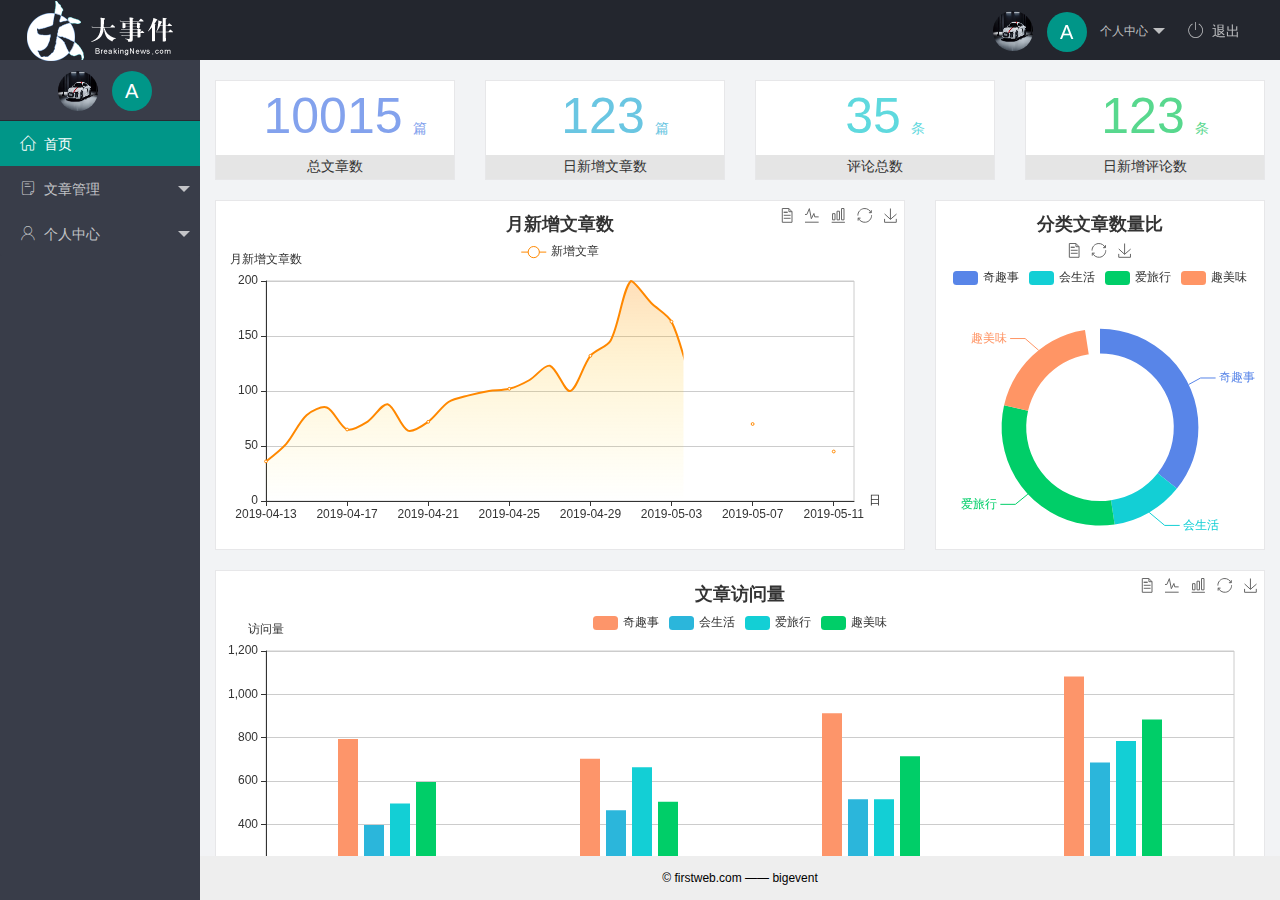
==== commit 60d0093e: "完成个人中心功能的开发" ====
--- a/index.html
+++ b/index.html
@@ -43,9 +43,9 @@
                     </a>
                     <!-- 下拉菜单 -->
                     <dl class="layui-nav-child">
-                        <dd><a href="">基本资料</a></dd>
-                        <dd><a href="">安全设置</a></dd>
-                        <dd><a href="">重置密码</a></dd>
+                        <dd><a href="/user/user_info.html" target="fm">基本资料</a></dd>
+                        <dd><a href="/user/user_avater.html" target="fm">更换头像</a></dd>
+                        <dd><a href="/user/user_pwd.html" target="fm">重置密码</a></dd>
                     </dl>
                 </li>
                 <!-- 阻止跳转行为 -->
@@ -73,16 +73,17 @@
                         <dl class="layui-nav-child">
                             <dd><a href="javascript:;"><i class="layui-icon layui-icon-app"></i>文章类别</a></dd>
                             <dd><a href="javascript:;"><i class="layui-icon layui-icon-app"></i>文章列表</a></dd>
-                            <dd><a href="javascript:;"><i class="layui-icon layui-icon-app">this</i>发布文章</a></dd>
+                            <dd><a href="javascript:;"><i class="layui-icon layui-icon-app"></i>发布文章</a></dd>
                         </dl>
                     </li>
                     <li class="layui-nav-item">
                         <a href="javascript:;"><span class="iconfont icon-user
                             "></span>个人中心</a>
                         <dl class="layui-nav-child">
-                            <dd><a href="javascript:;"><i class="layui-icon layui-icon-app"></i>基本资料</a></dd>
-                            <dd><a href="javascript:;"><i class="layui-icon layui-icon-app"></i>更换头像</a></dd>
-                            <dd><a href="javascript:;"><i class="layui-icon layui-icon-app"></i>重置密码</a></dd>
+                            <dd><a href="/user/user_info.html" target="fm"><i class="layui-icon layui-icon-app"></i>基本资料</a></dd>
+														<dd><a href="/user/user_avater.html" target="fm"><i class="layui-icon layui-icon-app"></i>更换头像</a></dd>
+														<!-- 问题：user目录前面少了/，导致页面渲染不出父页面，只显示iframe子页面 -->
+                            <dd><a href="/user/user_pwd.html" target="fm"><i class="layui-icon layui-icon-app"></i>重置密码</a></dd>
                         </dl>
                     </li>
                     <!-- <li class="layui-nav-item"><a href="">发布商品</a></li> -->
